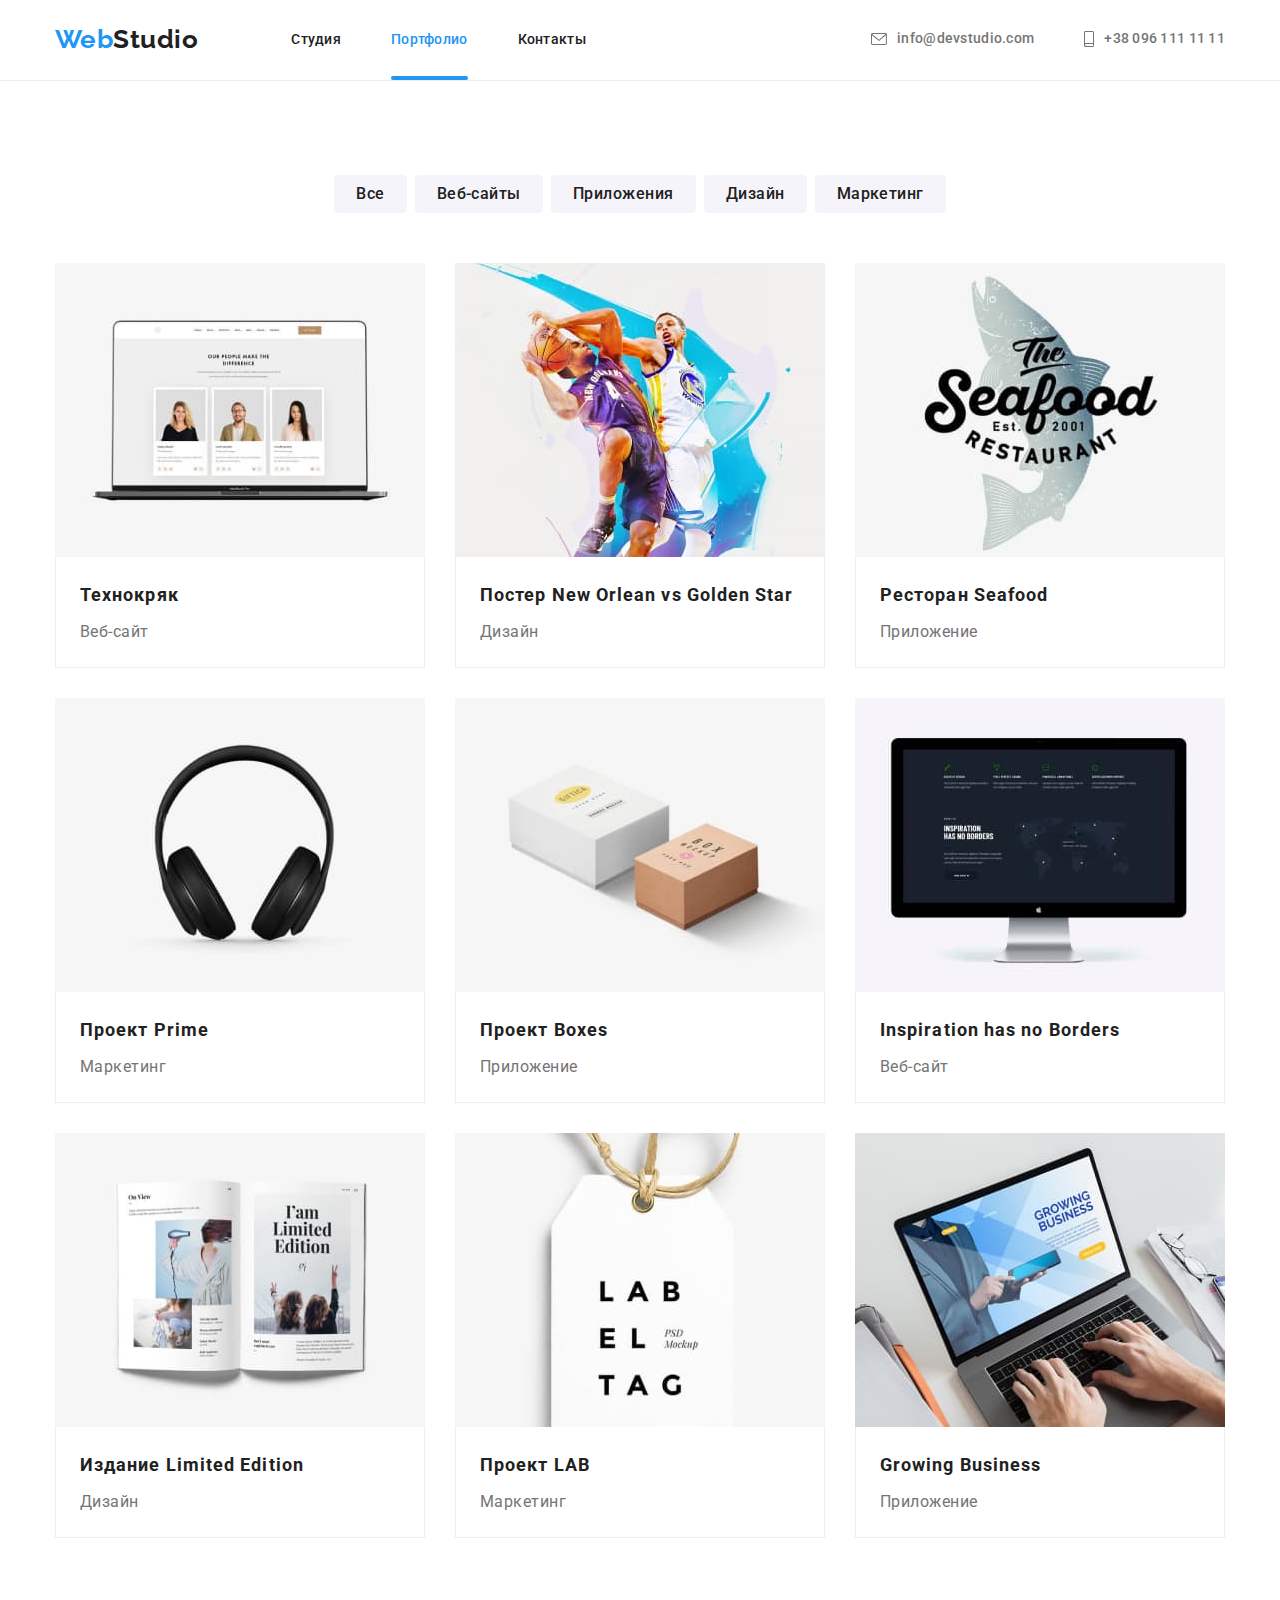
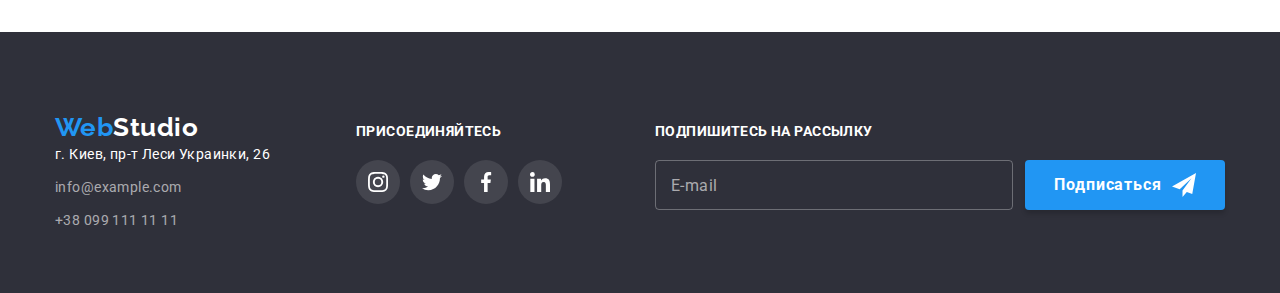
==== portfolio.html @ e4d3ea71 "hw-07 start" ====
<!DOCTYPE html>
<html lang="ru">

<head>
    <meta charset="UTF-8">
    <meta http-equiv="X-UA-Compatible" content="IE=edge">
    <meta name="viewport" content="width=device-width, initial-scale=1.0">
    <title>Web studio</title>
    <link rel="preconnect" href="https://fonts.googleapis.com">
    <link rel="preconnect" href="https://fonts.gstatic.com" crossorigin>
    <link href="https://fonts.googleapis.com/css2?family=Raleway:wght@700&family=Roboto:wght@400;500;700;900&display=swap"
        rel="stylesheet">
    <link rel="stylesheet" href="https://cdnjs.cloudflare.com/ajax/libs/modern-normalize/1.1.0/modern-normalize.min.css">
    <link rel="stylesheet" href="./css/styles.css" />
</head>

<body class="body">

    <!--Шапка сайта-->
    <header class="page-header">
        <div class="container">
            <nav class="main-nav">
                <a href="./index.html" class="header-logo">Web<span class="header-logo-span">Studio</span></a>
    
                <ul class="site-nav list">
                    <li class="item"><a href="./index.html" class="site-nav-link">Студия</a></li>
                    <li class="item"><a href="./portfolio.html" class="site-nav-link active">Портфолио</a></li>
                    <li class="item"><a href="./" class="site-nav-link">Контакты</a></li>
                </ul>
            </nav>
    
            <ul class="auth-nav list">
                <li class="item ">
                    <a href="mailto:info@devstudio.com" class="auth-nav-link">
                        <svg class="icon-envelope auth-nav-icon" width="16px" height="12px">
                            <use href="./images/icons.svg#icon-envelope"></use>
                        </svg>
                        info@devstudio.com</a>
                </li>
                <li class="item">
                    <a href="tel:+380961111111" class="auth-nav-link">
                        <svg class="icon-smartphone auth-nav-icon" width="10px" height="16px">
                            <use href="./images/icons.svg#icon-smartphone"></use>
                        </svg>
                        +38 096 111 11 11</a>
                </li>
            </ul>
        </div>
    </header>

    <!--Основной контент-->
    <main>

        <!-- Портфолио -->
        <section class="section">
            <h1 class="section-title-our-portfolio">Портфолио проектов</h1>
            <div class="container">
                <ul class="list filters-list">
                    <li class="item filters-item">
                        <button type="button" class="filter-button">Все</button>
                    </li>
                    <li class="item filters-item">
                        <button type="button" class="filter-button">Веб-сайты</button>
                    </li>
                    <li class="item filters-item">
                        <button type="button" class="filter-button">Приложения</button>
                    </li>
                    <li class="item filters-item">
                        <button type="button" class="filter-button">Дизайн</button>
                    </li>
                    <li class="item filters-item">
                        <button type="button" class="filter-button">Маркетинг</button>
                    </li>
                </ul>

                <ul class="list projects-list">
                    <li class="item projects-item">
                        <a href="" class="projects-link">
                            <div class="projects-img-wrapper">
                                <img src="./images/portfolio/technocrack.jpg" alt="Лаптоп с картинками людей" width="370" height="294">
                                <p class="projects-img-text">Ресурс предлагает комплексные предложения с разным уровнем функционала и сервисов. Все это позволит посетителю получить
                                исчерпывающие сведения о компании или частном лице.</p>
                            </div>
                        <div class="projects-card-wrapper">
                            <h2 class="title projects-title">Технокряк</h2>
                            <p class="text projects-text">Веб-сайт</p>
                        </div>
                        </a>
                    </li>
                    <li class="item projects-item">
                        <a href="" class="projects-link">
                            <div class="projects-img-wrapper">
                                <img src="./images/portfolio/neworleanvsgoldenstar.jpg" alt="Баскетболисты боряться за мячь" width="370"
                                    height="294">
                                <p class="projects-img-text">Ресурс предлагает комплексные предложения с разным уровнем функционала и сервисов. Все
                                    это позволит посетителю получить
                                    исчерпывающие сведения о компании или частном лице.</p>
                            </div>
                        <div class="projects-card-wrapper">
                            <h2 class="title projects-title">Постер <span lang="en">New Orlean vs Golden Star</span></h2>
                            <p class="text projects-text">Дизайн</p>
                        </div>
                        </a>
                    </li>
                    <li class="item projects-item">
                        <a href="" class="projects-link">
                            <div class="projects-img-wrapper">
                                <img src="./images/portfolio/seafood.jpg" alt="Название ресторана с рыбой на фоне" width="370" height="294">
                                <p class="projects-img-text">Ресурс предлагает комплексные предложения с разным уровнем функционала и сервисов. Все
                                    это позволит посетителю получить
                                    исчерпывающие сведения о компании или частном лице.</p>
                            </div>
                        <div class="projects-card-wrapper">
                            <h2 class="title projects-title">Ресторан <span lang="en">Seafood</span></h2>
                            <p class="text projects-text">Приложение</p>
                        </div>
                        </a>
                    </li>
                    <li class="item projects-item">
                        <a href="" class="projects-link">
                            <div class="projects-img-wrapper">
                                <img src="./images/portfolio/prime.jpg" alt="Наушники" width="370" height="294">
                                <p class="projects-img-text">Ресурс предлагает комплексные предложения с разным уровнем функционала и сервисов. Все
                                    это позволит посетителю получить
                                    исчерпывающие сведения о компании или частном лице.</p>
                            </div>
                        <div class="projects-card-wrapper">
                            <h2 class="title projects-title">Проект <span lang="en">Prime</span></h2>
                            <p class="text projects-text">Маркетинг</p>
                        </div>
                        </a>
                    </li>
                    <li class="item projects-item">
                        <a href="" class="projects-link">
                            <div class="projects-img-wrapper">
                                <img src="./images/portfolio/boxes.jpg" alt="Две небольшие коробки" width="370" height="294">
                                <p class="projects-img-text">Ресурс предлагает комплексные предложения с разным уровнем функционала и сервисов. Все
                                    это позволит посетителю получить
                                    исчерпывающие сведения о компании или частном лице.</p>
                            </div>
                        <div class="projects-card-wrapper">
                            <h2 class="title projects-title">Проект <span lang="en">Boxes</span></h2>
                            <p class="text projects-text">Приложение</p>
                        </div>
                        </a>
                    </li>
                    <li class="item projects-item">
                        <a href="" class="projects-link">
                            <div class="projects-img-wrapper">
                                <img src="./images/portfolio/hasnoborders.jpg" alt="Компьютер с картой мира" width="370" height="294">
                                <p class="projects-img-text">Ресурс предлагает комплексные предложения с разным уровнем функционала и сервисов. Все
                                    это позволит посетителю получить
                                    исчерпывающие сведения о компании или частном лице.</p>
                            </div>
                        <div class="projects-card-wrapper">
                            <h2 class="title projects-title"><span lang="en">Inspiration has no Borders</span></h2>
                            <p class="text projects-text">Веб-сайт</p>
                        </div>
                        </a>
                    </li>
                    <li class="item projects-item">
                        <a href="" class="projects-link">
                            <div class="projects-img-wrapper">
                                <img src="./images/portfolio/limitededition.jpg" alt="Книга с картинками" width="370" height="294">
                                <p class="projects-img-text">Ресурс предлагает комплексные предложения с разным уровнем функционала и сервисов. Все
                                    это позволит посетителю получить
                                    исчерпывающие сведения о компании или частном лице.</p>
                            </div>
                        <div class="projects-card-wrapper">
                            <h2 class="title projects-title">Издание <span lang="en">Limited Edition</span></h2>
                            <p class="text projects-text">Дизайн</p>
                        </div>
                        </a>
                    </li>
                    <li class="item projects-item">
                        <a href="" class="projects-link">
                            <div class="projects-img-wrapper">
                                <img src="./images/portfolio/lab.jpg" alt="бирка с надписью" width="370" height="294">
                                <p class="projects-img-text">Ресурс предлагает комплексные предложения с разным уровнем функционала и сервисов. Все
                                    это позволит посетителю получить
                                    исчерпывающие сведения о компании или частном лице.</p>
                            </div>
                        <div class="projects-card-wrapper">
                            <h2 class="title projects-title">Проект <span lang="en">LAB</span></h2>
                            <p class="text projects-text">Маркетинг</p>
                        </div>
                        </a>
                    </li>
                    <li class="item projects-item">
                        <a href="" class="projects-link">
                            <div class="projects-img-wrapper">
                                <img src="./images/portfolio/growingbusiness.jpg" alt="Лаптоп на экране человек с телефоном и надпись Growing business" width="370" height="294">
                                <p class="projects-img-text">Ресурс предлагает комплексные предложения с разным уровнем функционала и сервисов. Все
                                    это позволит посетителю получить
                                    исчерпывающие сведения о компании или частном лице.</p>
                                </div>
                        <div class="projects-card-wrapper">
                            <h2 class="title projects-title"><span lang="en">Growing Business</span></h2>
                            <p class="text projects-text">Приложение</p></div>
                        </a>
                    </li>
                </ul>
            </div>
        </section>

    </main>

    <!--Подвал-->
    <footer class="footer">
        <div class="container">
            <address class="footer-address">
                <a class="footer-logo" href="./index.html">Web<span class="footer-logo span">Studio</span></a>
                <ul class="address list">
                    <li class="item-address">
                        <a href="https://goo.gl/maps/AirsbdC57sYQPZAz8" target="_blank" rel="noopener noreferrer"
                            class="footer-link address">г. Киев, пр-т Леси Украинки, 26
                        </a>
                    </li>
                    <li class="item-address"><a href="mailto:info@dexample.com"
                            class="footer-link link">info@example.com</a></li>
                    <li class="item-address"><a href="tel:+380991111111" class="footer-link link">+38 099 111 11 11</a></li>
                </ul>
            </address>
    
            <div class="connect">
                <h2 class="connect-title title">присоединяйтесь</h2>
                <ul class="connect-links list">
                    <li class="links-item">
                        <a href="" class="connect-links_social-items">
                            <svg class="icon" width="20px" height="20px">
                                <use href="./images/icons.svg#icon-instagram"></use>
                            </svg>
                        </a>
                    </li>
                    <li class="links-item">
                        <a href="" class="connect-links_social-items">
                            <svg class="icon" width="20px" height="20px">
                                <use href="./images/icons.svg#icon-twitter"></use>
                            </svg>
                        </a>
                    </li>
                    <li class="links-item">
                        <a href="" class="connect-links_social-items">
                            <svg class="icon" width="20px" height="20px">
                                <use href="./images/icons.svg#icon-facebook"></use>
                            </svg>
                        </a>
                    </li>
                    <li class="links-item">
                        <a href="" class="connect-links_social-items">
                            <svg class="icon" width="20px" height="20px">
                                <use href="./images/icons.svg#icon-linkedin"></use>
                            </svg>
                        </a>
                    </li>
                </ul>
            </div>
    
            <div class="footer-email-form-container">
                <p class="footer-email-input-title">Подпишитесь на рассылку</p>
                <form class="footer-email-form">
                    <label for="footer-e-mail" class="footer-email-field"></label>
                    <input type="email" class="footer-email-input" name="e-mail" id="footer-e-mail" placeholder="E-mail"
                        pattern="[a-z0-9._%+-]+@[a-z0-9.-]+\.[a-z]{2,}$">
                    <button type="submit" class="footer-email-submit-button">Подписаться
                        <svg class="icon icon-send" width="24px" height="24px">
                            <use href="./images/icons.svg#icon-send"></use>
                        </svg>
                    </button>
                </form>
            </div>
        </div>
    </footer>
</body>



</html>
---- css/styles.css ----
:root {
  --main-color: #757575;
  --secondary-color: #212121;
  --extra-color: #f5f4fa;

  --accent-color: #2196f3;
  --white-color: #ffffff;
  --grey-color: #2f303a;

  --icons-color: #afb1b8;

  --transition-cubic: 250ms cubic-bezier(0.4, 0, 0.2, 1);
}

.body {
  background-color: var(--white-color);
  color: var(--main-color);

  font-family: Roboto, sans-serif;
  letter-spacing: 0.03em;
}

.list {
  list-style: none;
}

h1,
h2,
h3,
h4,
h5,
h6,
p {
  margin: 0;
}

ul,
li {
  padding: 0;
  margin: 0;
}

img {
  display: block;
}

.container {
  width: 1200px;
  margin-left: auto;
  margin-right: auto;
  padding-left: 15px;
  padding-right: 15px;
}

/* PAGE-HEADER */

.page-header {
  border-bottom: 1px solid #ececec;
  padding-top: 24px;
  padding-bottom: 25px;
}

.page-header .container {
  display: flex;
}

/* NAV */

.main-nav,
.auth-nav,
.site-nav {
  display: flex;
  align-items: center;
}

.header-logo {
  margin-right: 93px;
}

.header-logo,
.footer-logo {
  color: var(--accent-color);

  font-family: Raleway, sans-serif;
  font-weight: 700;
  font-size: 26px;
  line-height: 1.19;
  text-decoration: none;
}

.header-logo-span {
  color: var(--secondary-color);
}

.site-nav .item + .item {
  margin-left: 50px;
}

.site-nav-link {
  position: relative;

  color: var(--secondary-color);

  font-weight: 500;
  font-size: 14px;
  line-height: 1.14;
  letter-spacing: 0.02em;
  text-decoration: none;

  transition: color 250ms cubic-bezier(0.4, 0, 0.2, 1);
}

.site-nav-link.active {
  color: var(--accent-color);
}

.site-nav-link.active::after {
  content: '';
  display: inline-block;
  width: 100%;
  height: 4px;

  position: absolute;
  bottom: 0;
  left: 0;
  transform: translatey(33px);

  background-color: var(--accent-color);
  border-radius: 2px;
}

.site-nav-link:hover,
.site-nav-link:focus {
  color: var(--accent-color);
}

.auth-nav .item:last-child {
  margin-left: 50px;
}

.auth-nav {
  margin-left: auto;
}

.auth-nav .item {
  fill: var(--main-color);
}

.auth-nav-link {
  display: flex;
  align-items: center;
  color: inherit;

  font-weight: 500;
  font-size: 14px;
  line-height: 1.14;
  letter-spacing: 0.02em;
  list-style: none;
  text-decoration: none;

  transition: color 250ms cubic-bezier(0.4, 0, 0.2, 1), fill 250ms cubic-bezier(0.4, 0, 0.2, 1);
}

.auth-nav-icon {
  margin-right: 10px;
}

.auth-nav-link:hover,
.auth-nav-link:focus {
  color: var(--accent-color);
  fill: var(--accent-color);
}

/* HERO */

.hero {
  padding-top: 200px;
  padding-bottom: 200px;
  margin-left: auto;
  margin-right: auto;
  max-width: 1600px;
  height: 600px;

  background-color: var(--grey-color);
  background-position: center;
  background-repeat: no-repeat;
  background-size: cover;
  background-image: linear-gradient(rgba(47, 48, 58, 0.4), rgba(47, 48, 58, 0.4)),
    url('../images/banner-img.jpg');
}
.hero-title {
  margin-bottom: 30px;

  color: var(--white-color);
  font-weight: 900;
  font-size: 44px;
  line-height: 1.36;
  text-align: center;
  letter-spacing: 0.06em;
  text-transform: uppercase;
}

/* BUTTONS */
.hero-button {
  min-width: 200px;
  display: block;
  padding: 10px 22px 10px 22px;
  margin-left: auto;
  margin-right: auto;

  color: var(--white-color);
  background-color: var(--accent-color);

  font-family: roboto, sans-serif;
  font-weight: 700;
  font-size: 16px;
  line-height: 1.88;
  border-radius: 4px;

  border-style: hidden;
  letter-spacing: 0.06em;

  cursor: pointer;

  transition: background-color 250ms cubic-bezier(0.4, 0, 0.2, 1);
}

.hero-button:hover,
.hero-button:focus {
  background-color: #188ce8;
}

.filter-button {
  padding: 6px 22px 6px 22px;

  color: var(--secondary-color);
  background-color: var(--extra-color);

  font-family: roboto, sans-serif;
  font-weight: 500;
  font-size: 16px;
  line-height: 1.62;
  letter-spacing: 0.03em;
  border-radius: 4px;
  border: none;
  cursor: pointer;

  transition: color 250ms cubic-bezier(0.4, 0, 0.2, 1),
    background-color 250ms cubic-bezier(0.4, 0, 0.2, 1),
    box-shadow 250ms cubic-bezier(0.4, 0, 0.2, 1);
}

.filter-button:hover,
.filter-button:focus {
  color: var(--white-color);
  background-color: var(--accent-color);
  box-shadow: 0px 3px 1px rgba(0, 0, 0, 0.1), 0px 1px 2px rgba(0, 0, 0, 0.08),
    0px 2px 2px rgba(0, 0, 0, 0.12);
}

.filter-button.active {
  box-shadow: 0px 3px 1px rgba(0, 0, 0, 0.1), 0px 1px 2px rgba(0, 0, 0, 0.08),
    0px 2px 2px rgba(0, 0, 0, 0.12);
  border-radius: 4px;

  color: var(--white-color);
  background-color: var(--accent-color);
}

.modal-close-button {
  display: flex;
  justify-content: center;
  align-items: center;

  position: absolute;
  top: 8px;
  right: 8px;

  width: 30px;
  height: 30px;
  border: 1px solid rgba(0, 0, 0, 0.1);
  border-radius: 50%;

  padding: 0px;

  cursor: pointer;

  background-color: var(--white-color);
}

.close-icon {
  fill: #000000;
  transition: fill var(--transition-cubic);
}

.close-icon:hover,
.modal-close-button:focus {
  fill: var(--accent-color);
}

/* SECTION  */

.section .main-titel {
  color: var(--secondary-color);

  font-weight: 700;
  font-size: 36px;
  line-height: 1.17;
  text-align: center;
}

.section {
  padding-top: 94px;
  padding-bottom: 94px;
}

/* VISUALI HIDDEN */

.visuali-hidden {
  position: absolute;
  width: 1px;
  height: 1px;
  margin: -1px;
  border: 0;
  padding: 0;
  white-space: nowrap;
  clip-path: inset(100%);
  clip: rect(0 0 0 0);
  overflow: hidden;
}

/* ADVANTAGES */
.advantages-list {
  display: flex;
}

.advantages-item {
  margin-right: 30px;
  width: calc((100% - 90px) / 4);
}

.advantages-item:nth-child(4n) {
  margin-right: 0;
}

.advantages-title {
  color: var(--secondary-color);

  margin-top: 30px;
  font-weight: 700;
  font-size: 14px;
  line-height: 1.14;
  text-transform: uppercase;
}

.advantages-text {
  margin-top: 10px;
  font-size: 14px;
  line-height: 1.71;
}

.advantages-box {
  display: flex;
  justify-content: center;
  align-items: center;
  height: 120px;

  border-radius: 4px;
  background-color: var(--extra-color);
}

/* OUR-WORK */

.our-work {
  padding-top: 0px;
}

.work-list {
  margin-top: 50px;
  display: flex;
}

.work-item:not(:last-child) {
  margin-right: 30px;
}

.work-item-wrapper {
  position: relative;
}

.work-text {
  position: absolute;
  left: 0px;
  bottom: 0px;

  display: flex;
  justify-content: center;
  align-items: center;

  width: 100%;
  height: 70px;

  font-weight: 700;
  font-size: 14px;
  line-height: 1.14;
  text-align: center;
  letter-spacing: 0.03em;
  text-transform: uppercase;

  background-color: rgba(47, 48, 58, 0.8);
  color: var(--white-color);
}

/* TEAM */

.ourteam-section {
  background-color: var(--extra-color);
}

.team-list,
.social-links {
  display: flex;
}

.team-item {
  width: calc((100% -90px) / 4);
  margin-right: 30px;

  box-shadow: 0px 1px 3px rgba(0, 0, 0, 0.12), 0px 1px 1px rgba(0, 0, 0, 0.14),
    0px 2px 1px rgba(0, 0, 0, 0.2);
  border-radius: 0px 0px 4px 4px;

  background-color: var(--white-color);
  text-align: center;
}

.team-item:nth-child(4n) {
  margin-right: 0px;
}

.team-list {
  margin-top: 50px;
}

.team-name-wrapper {
  padding-top: 30px;
  padding-bottom: 30px;
}

.team-text {
  font-size: 16px;
  line-height: 1.19;
}

.team-title {
  margin-bottom: 10px;

  color: var(--secondary-color);

  font-weight: 500;
  font-size: 16px;
  line-height: 1.19;
  letter-spacing: 0.03em;
}

.social-links {
  display: flex;
  justify-content: center;
}

.social-links_social-items {
  display: flex;
  justify-content: center;
  align-items: center;

  width: 44px;
  height: 44px;
  border-radius: 50%;
  background-color: var(--white-color);

  fill: var(--icons-color);

  transition: background-color 250ms cubic-bezier(0.4, 0, 0.2, 1);
}

.social-links {
  margin-top: 16px;
}

.social-links .links-item:not(:last-child) {
  margin-right: 10px;
}

.social-links_social-items:hover,
.social-links_social-items:focus {
  background-color: var(--accent-color);
}

.social-links_social-items .icon {
  transition: fill 250ms cubic-bezier(0.4, 0, 0.2, 1);
}

.social-links_social-items:hover .icon,
.social-links_social-items:focus .icon {
  fill: var(--white-color);
}
/* CLIENTS */

.clients-list {
  display: flex;
  margin-top: 50px;
}

.clients-item:not(:last-child) {
  margin-right: 30px;
}
.clients-link {
  display: flex;
  justify-content: center;
  align-items: center;
  width: 170px;
  height: 92px;

  border: 1px solid var(--icons-color);
  border-radius: 4px;

  fill: var(--icons-color);

  transition: border 250ms cubic-bezier(0.4, 0, 0.2, 1);
}

.clients-link:hover,
.clients-link:focus {
  border: 1px solid var(--accent-color);
}

.clients-link .icon {
  transition: fill 250ms cubic-bezier(0.4, 0, 0.2, 1);
}

.clients-link:hover .icon,
.clients-link:focus .icon {
  fill: var(--accent-color);
}

/* PROJECTS PORTFOLIO */

.section-title-our-portfolio {
  position: absolute;
  width: 1px;
  height: 1px;
  margin: -1px;
  border: 0;
  padding: 0;
  white-space: nowrap;
  clip-path: inset(100%);
  clip: rect(0 0 0 0);
  overflow: hidden;
}

.filters-list {
  display: flex;
  justify-content: center;
}

.filters-item:not(:last-child) {
  margin-right: 8px;
}

.projects-list {
  display: flex;
  flex-wrap: wrap;

  margin-top: 50px;
}

.projects-item {
  margin-right: 30px;
  margin-bottom: 30px;
}

.projects-item:nth-child(3n) {
  margin-right: 0px;
}

.projects-item:nth-last-child(-n + 3) {
  margin-bottom: 0px;
}

.projects-link {
  display: block;
  color: var(--main-color);

  font-size: 16px;
  line-height: 1.88;
  text-decoration: none;

  transition: box-shadow 250ms cubic-bezier(0.4, 0, 0.2, 1);
}

.projects-link:hover,
.projects-link:focus {
  box-shadow: 0px 1px 1px rgba(0, 0, 0, 0.12), 0px 4px 4px rgba(0, 0, 0, 0.06),
    1px 4px 6px rgba(0, 0, 0, 0.16);
}

.projects-card-wrapper {
  padding: 20px 24px 20px 24px;

  border: 1px solid #eeeeee;
  border-top: none;
}

.projects-title {
  color: var(--secondary-color);

  font-weight: 700;
  font-size: 18px;
  line-height: 2;
  letter-spacing: 0.06em;
  text-align: left;
}

.projects-text {
  margin-top: 4px;
}

.projects-img-wrapper {
  display: block;
  width: 100%;
  height: 100%;

  position: relative;

  overflow-y: hidden;
}

.projects-img-text {
  position: absolute;

  padding: 63px 24px;

  font-weight: 400;
  font-size: 18px;
  line-height: 1.6;
  /* or 156% */

  letter-spacing: 0.03em;
  color: var(--white-color);
  background-color: rgba(33, 150, 243, 0.9);

  transition: transform 250ms cubic-bezier(0.4, 0, 0.2, 1);
}

.projects-link:hover .projects-img-text,
.projects-link:focus .projects-img-text {
  transform: translatey(-100%);
}

/* CONNECT */

.connect {
  margin-left: 70px;
}

.connect-title {
  font-weight: 700;
  font-size: 14px;
  line-height: 1.14;
  letter-spacing: 0.03em;
  text-transform: uppercase;

  color: #ffffff;
}

.connect-links {
  display: flex;
  margin-top: 20px;
}

.connect-links_social-items {
  display: flex;
  justify-content: center;
  align-items: center;

  width: 44px;
  height: 44px;
  border-radius: 50%;
  background-color: rgba(255, 255, 255, 0.1);

  fill: var(--white-color);

  transition: background-color 250ms cubic-bezier(0.4, 0, 0.2, 1);
}

.connect-links .links-item:not(:last-child) {
  margin-right: 10px;
}

.connect-links_social-items:hover,
.connect-links_social-items:focus {
  background-color: var(--accent-color);
}

/* email-input */

.footer-email-form-container {
  margin-left: 93px;
}

.footer-email-input-title {
  font-weight: 700;
  font-size: 14px;
  line-height: 1.14;
  letter-spacing: 0.03em;
  text-transform: uppercase;

  color: #ffffff;
}

.footer-email-form {
  display: flex;
  align-items: center;
  margin-top: 20px;
}

.footer-email-input {
  width: 358px;
  height: 50px;

  font-style: normal;
  font-weight: 400;
  font-size: 16px;
  line-height: 1.25;
  letter-spacing: 0.03em;

  display: flex;
  align-items: center;

  color: var(--white-color);

  padding: 16px 15px;
  border: 1px solid rgba(255, 255, 255, 0.3);
  border-radius: 4px;
  background-color: transparent;
}

.footer-email-input::placeholder {
  color: rgba(255, 255, 255, 0.6);
}

.footer-email-submit-button {
  display: flex;
  justify-content: center;
  align-items: center;
  width: 200px;
  height: 50px;
  margin-left: 12px;
  padding: 0px;

  font-weight: 700;
  font-size: 16px;
  line-height: 1.88;
  letter-spacing: 0.06em;
  color: var(--white-color);

  background-color: #2196f3;
  border: none;
  box-shadow: 0px 4px 4px rgba(0, 0, 0, 0.15);
  border-radius: 4px;

  cursor: pointer;

  transition: background-color 250ms cubic-bezier(0.4, 0, 0.2, 1);
}

.footer-email-submit-button:hover,
.footer-email-submit-button:focus {
  background-color: #188ce8;
}

.icon-send {
  margin-left: 10px;
  fill: #ffffff;
}

/* BACKDROP */

.backdrop {
  position: fixed;
  width: 100%;
  height: 100%;
  top: 0;
  left: 0;

  background-color: rgba(0, 0, 0, 0.2);

  transition: opacity 1000ms cubic-bezier(0.4, 0, 0.2, 1),
    visibility 1000ms cubic-bezier(0.4, 0, 0.2, 1);
}

.backdrop.is-hidden {
  opacity: 0;
  visibility: hidden;
  pointer-events: none;
}

/* MODAL */

.modal {
  position: absolute;
  width: 528px;
  height: 581px;
  top: 50%;
  left: 50%;
  transform: translate(-50%, -50%);

  background-color: var(--white-color);
  box-shadow: 0px 1px 3px rgba(0, 0, 0, 0.12), 0px 1px 1px rgba(0, 0, 0, 0.14),
    0px 2px 1px rgba(0, 0, 0, 0.2);
  border-radius: 4px;
}

.modal-contact-form {
  display: flex;
  flex-direction: column;
  padding: 40px;
}

.modal-contact-form-list {
  list-style: none;
}

.modal-contact-form-list-item {
  margin-bottom: 10px;
}

.modal-contact-form-list-item:last-child {
  margin-bottom: 20px;
}

.modal-contact-form-title {
  margin-bottom: 14px;

  font-weight: 700;
  font-size: 20px;
  line-height: 1.15;
  text-align: center;
  letter-spacing: 0.03em;

  color: var(--secondary-color);
}

.modal-contact-field-type {
  display: block;
  margin-bottom: 4px;

  font-weight: 400;
  font-size: 12px;
  line-height: 1.17;
  letter-spacing: 0.01em;

  color: var(--main-color);
}

.modal-contact-field-wrapper {
  position: relative;
  display: flex;
}

.modal-contact-input {
  width: 100%;
  height: 40px;
  padding-left: 42px;

  border: 1px solid rgba(33, 33, 33, 0.2);
  border-radius: 4px;

  transition: border-color var(--transition-cubic);
}

.modal-contact-input-icon {
  top: 50%;
  left: 12px;
  transform: translateY(-50%);

  position: absolute;

  transition: fill var(--transition-cubic);
}

.modal-contact-input:focus {
  outline: none;
  border-color: var(--accent-color);
}

.modal-contact-input:focus + .modal-contact-input-icon {
  fill: var(--accent-color);
}

.modal-contact-message {
  display: block;
  width: 100%;
  height: 120px;

  padding: 12px 16px;

  font-weight: 400;
  font-size: 14px;
  line-height: 1.14;
  letter-spacing: 0.01em;

  border: 1px solid rgba(33, 33, 33, 0.2);
  border-radius: 4px;

  resize: none;

  transition: border-color var(--transition-cubic);
}

.modal-contact-form-button {
  display: flex;
  justify-content: center;
  align-items: center;
  width: 200px;
  height: 50px;
  margin-left: auto;
  margin-right: auto;
  padding: 0px;

  font-weight: 700;
  font-size: 16px;
  line-height: 1.88;
  letter-spacing: 0.06em;
  color: var(--white-color);

  background-color: #2196f3;
  border: none;
  box-shadow: 0px 4px 4px rgba(0, 0, 0, 0.15);
  border-radius: 4px;

  cursor: pointer;

  transition: background-color 250ms cubic-bezier(0.4, 0, 0.2, 1);
}
.modal-contact-form-button:hover,
.modal-contact-form-button:focus {
  background-color: #188ce8;
}

.modal-contact-message::placeholder {
  color: rgba(117, 117, 117, 0.5);
}

.modal-contact-message:focus {
  outline: none;
  border-color: var(--accent-color);
}

.modal-contact-field-policy {
  display: flex;
  align-items: center;
  align-self: center;

  margin-bottom: 30px;

  font-weight: 400;
  font-size: 14px;
  line-height: 1.71;
  letter-spacing: 0.03em;

  color: var(--main-color);
}

.modal-contact-field-policy:before {
  content: '';
  display: inline-block;

  margin-right: 9px;

  width: 16px;
  height: 15px;

  border: 2px solid var(--secondary-color);
  border-radius: 2px;

  transition: border-color var(--transition-cubic), background-color var(--transition-cubic);

  cursor: pointer;
}

.modal-contact-field-policy-checkbox:focus + .modal-contact-field-policy:before {
  border-color: var(--accent-color);
}

.modal-contact-field-policy-checkbox:checked + .modal-contact-field-policy:before {
  background-size: contain;
  background-position: center;
  background-image: url(../images/icon-check.svg);
  background-color: var(--accent-color);
  border-color: var(--accent-color);
}

.terms-of-an-agreement {
  text-decoration: underline;
  color: var(--accent-color);
}

/* FOOTER */

.footer {
  padding-top: 60px;
  padding-bottom: 60px;

  background-color: var(--grey-color);
  margin-right: auto;
  margin-left: auto;
}

.footer .container {
  display: flex;
  align-items: baseline;
}

.footer-address {
  width: 231px;
  margin-top: 20px;
}

.footer-logo {
  display: inline-block;
  font-family: raleway, sans-serif;
  font-weight: 700;
  font-size: 26px;
  line-height: 1.19;
  font-style: normal;
  text-decoration: none;
}

.footer-logo.span {
  color: var(--white-color);
}

.footer-link.address {
  display: flex;
}

.item-address .footer-link {
  color: rgba(255, 255, 255, 0.6);

  font-weight: 400;
  font-style: normal;
  font-size: 14px;
  line-height: 1.71;
  letter-spacing: 0.03em;
  text-decoration: none;

  transition: color 250ms cubic-bezier(0.4, 0, 0.2, 1);
}

.item-address .footer-link:hover,
.item-address .footer-link:focus {
  color: var(--accent-color);
}

.item-address .footer-link.address {
  color: var(--white-color);

  transition: color 250ms cubic-bezier(0.4, 0, 0.2, 1);
}

.item-address .footer-link.address:hover,
.item-address .footer-link.address:focus {
  color: var(--accent-color);
}

.address .item-address:not(:last-child) {
  margin-bottom: 9px;
}
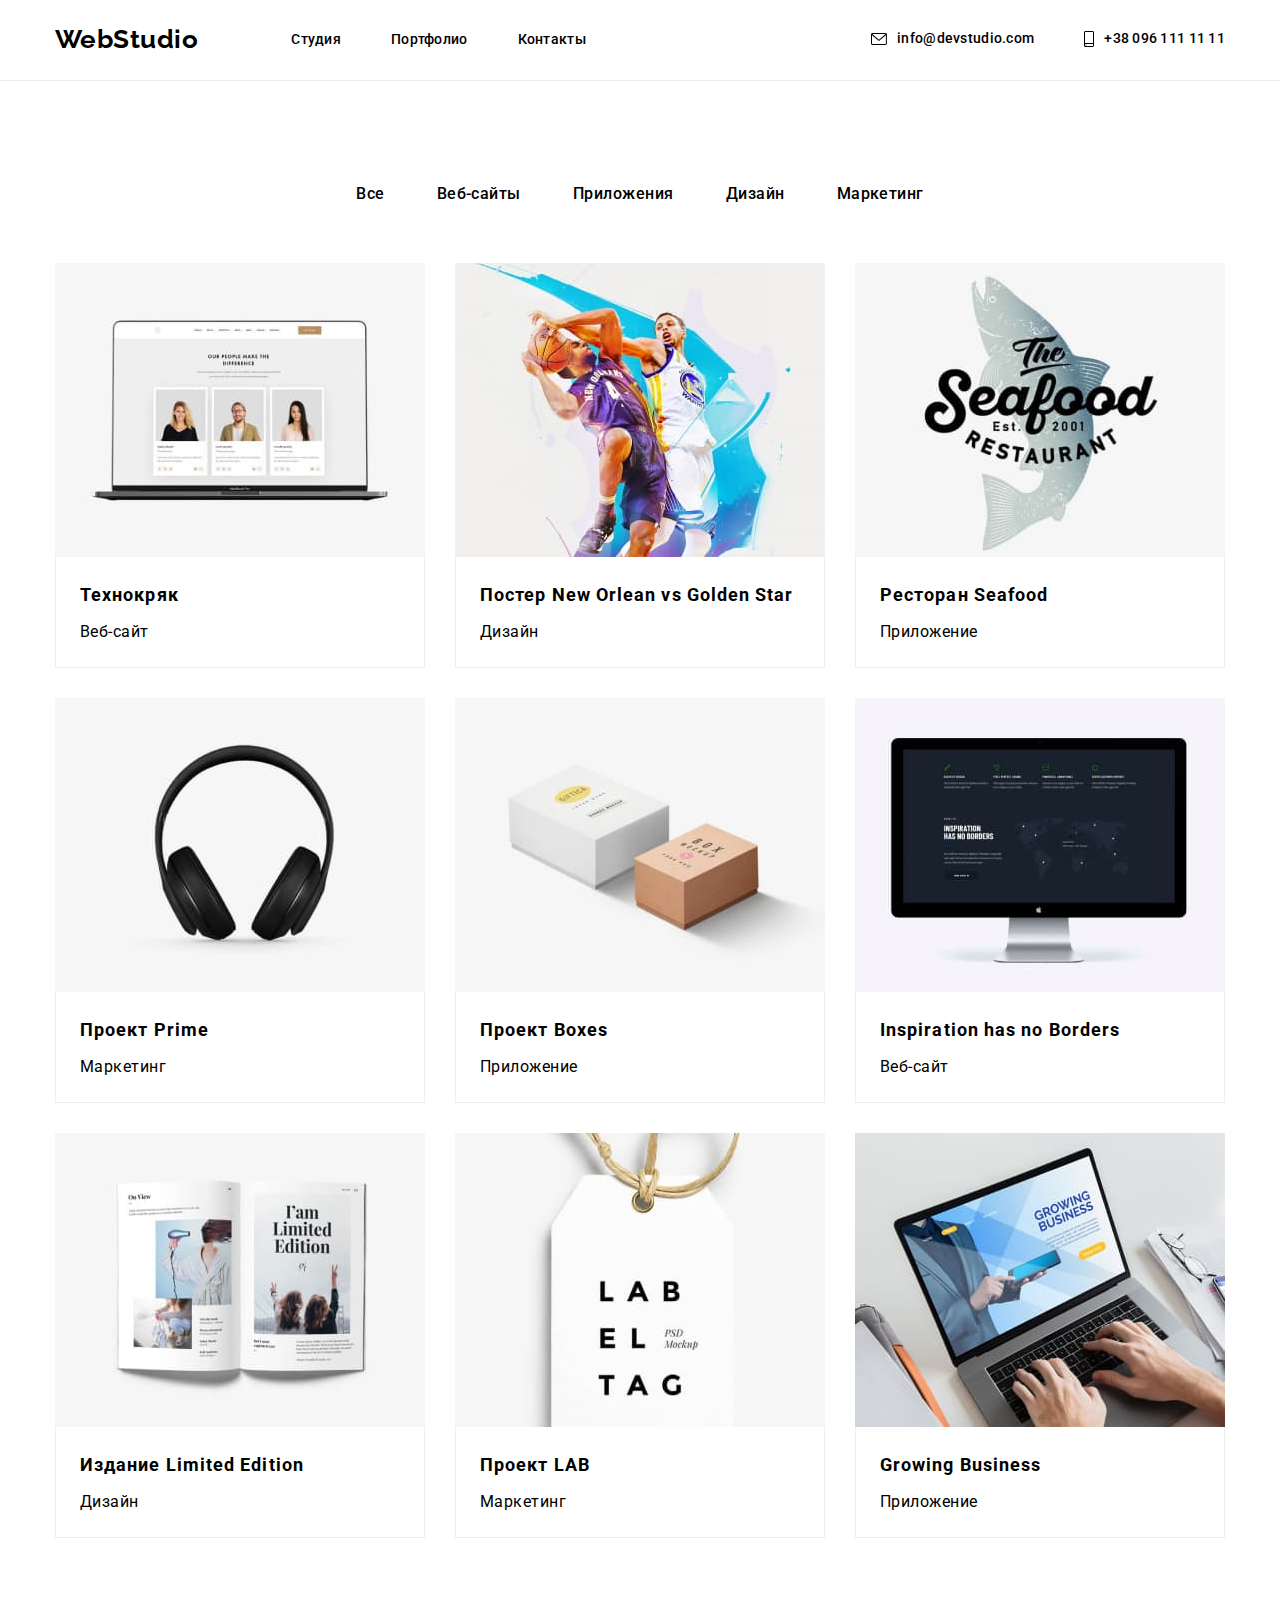
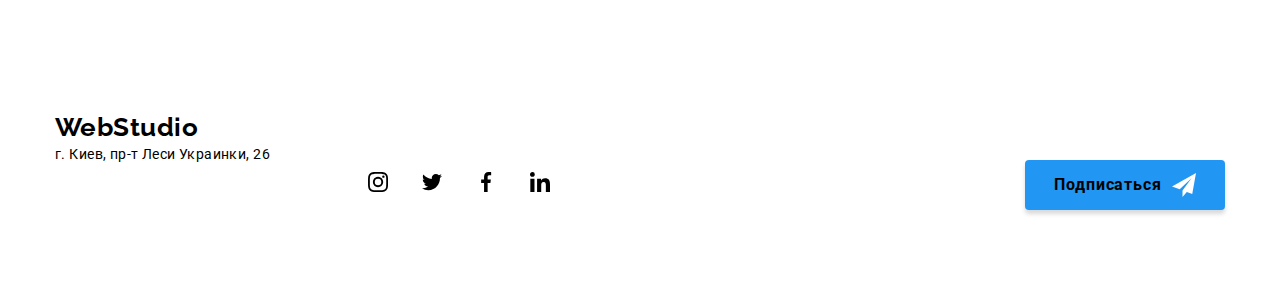
==== commit f7109c01: "saas directory" ====
--- a/portfolio.html
+++ b/portfolio.html
@@ -12,6 +12,7 @@
         rel="stylesheet">
     <link rel="stylesheet" href="https://cdnjs.cloudflare.com/ajax/libs/modern-normalize/1.1.0/modern-normalize.min.css">
     <link rel="stylesheet" href="./css/styles.css" />
+    <link rel="stylesheet" href="./dist/css/main.min.css">
 </head>
 
 <body class="body">
--- a/css/styles.css
+++ b/css/styles.css
@@ -1,17 +1,3 @@
-:root {
-  --main-color: #757575;
-  --secondary-color: #212121;
-  --extra-color: #f5f4fa;
-
-  --accent-color: #2196f3;
-  --white-color: #ffffff;
-  --grey-color: #2f303a;
-
-  --icons-color: #afb1b8;
-
-  --transition-cubic: 250ms cubic-bezier(0.4, 0, 0.2, 1);
-}
-
 .body {
   background-color: var(--white-color);
   color: var(--main-color);
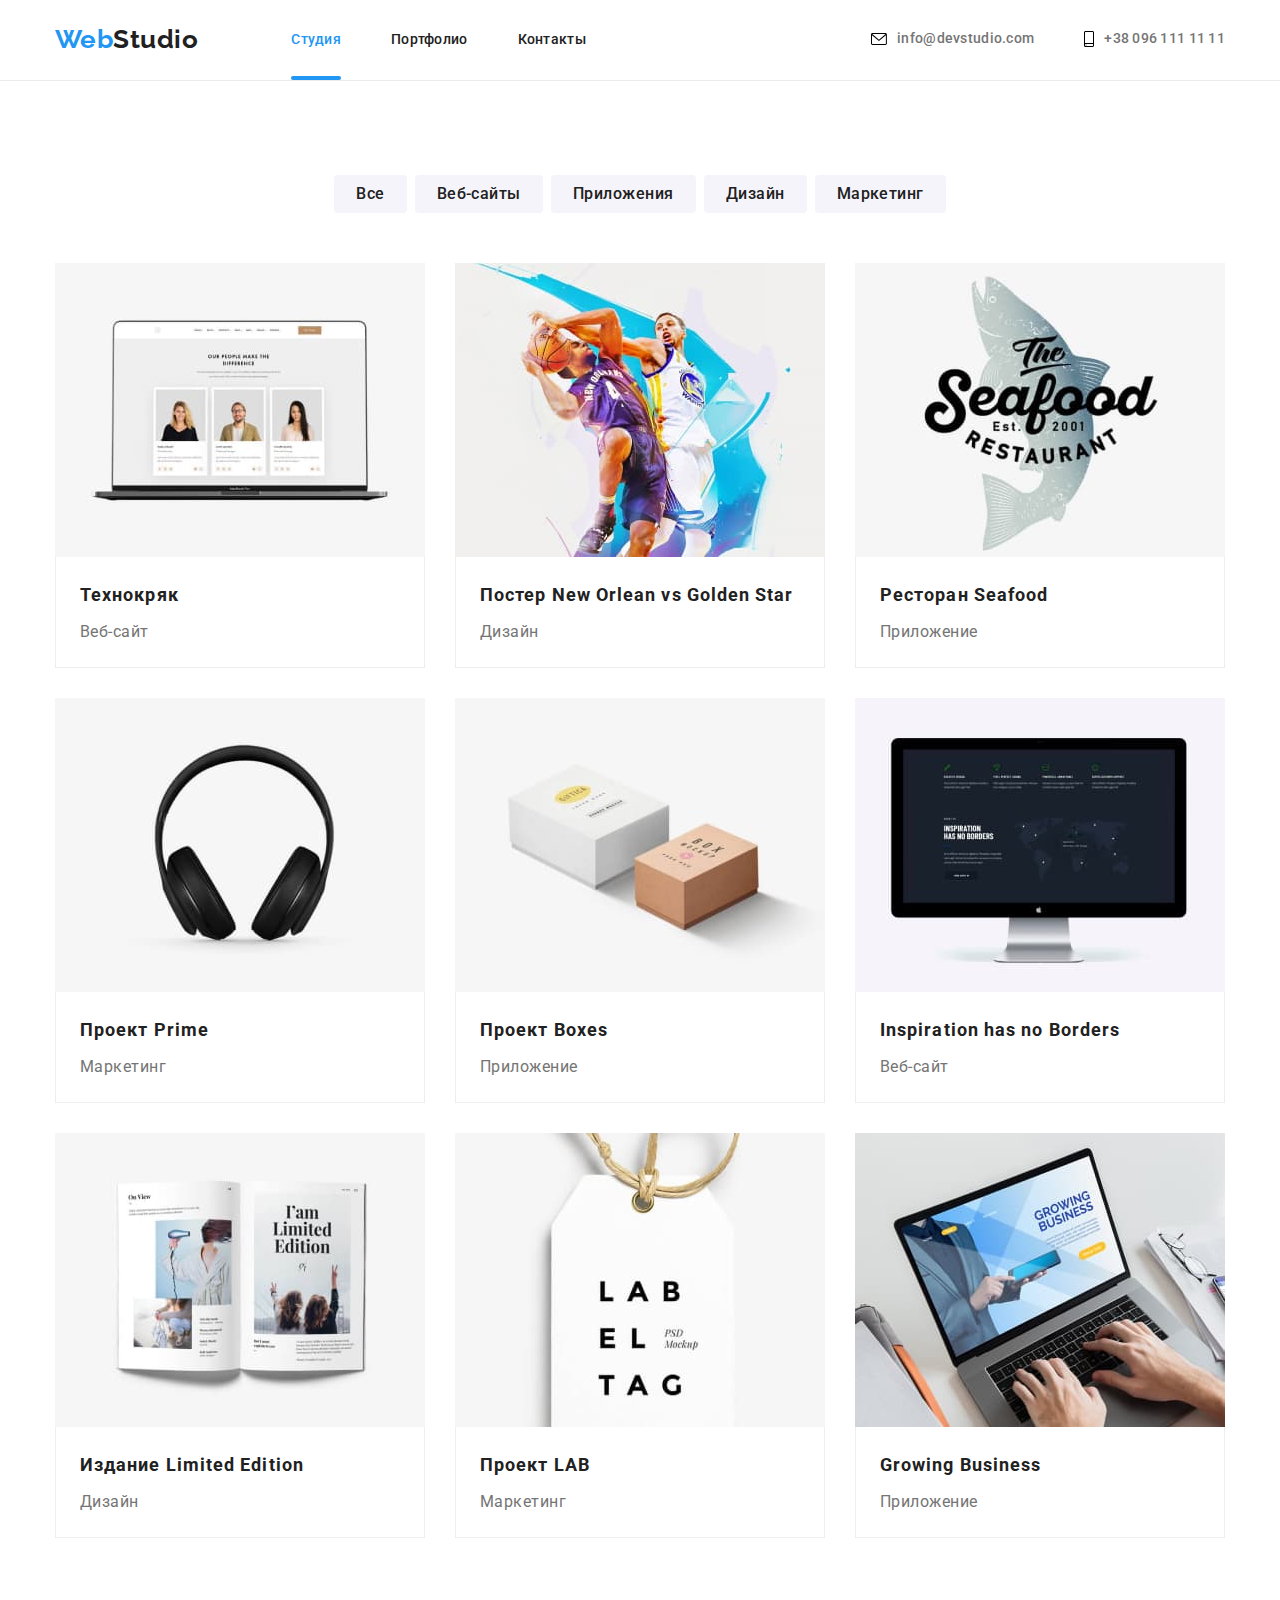
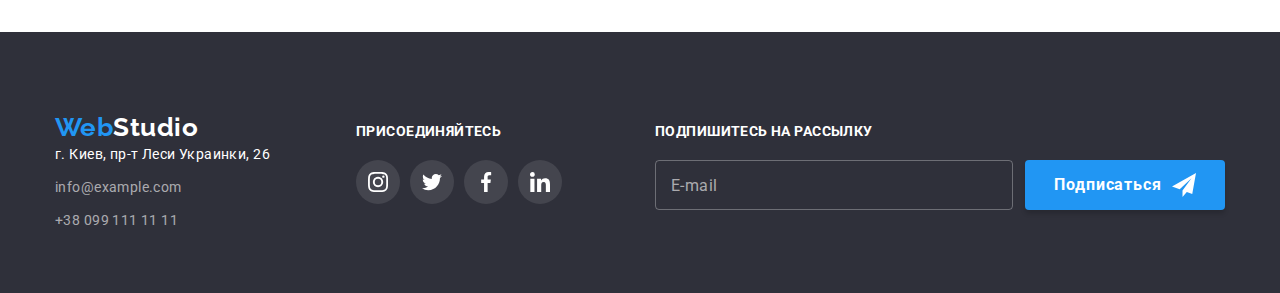
==== commit 08a9add9: "saas directory + BEM clases" ====
--- a/portfolio.html
+++ b/portfolio.html
@@ -11,8 +11,8 @@
     <link href="https://fonts.googleapis.com/css2?family=Raleway:wght@700&family=Roboto:wght@400;500;700;900&display=swap"
         rel="stylesheet">
     <link rel="stylesheet" href="https://cdnjs.cloudflare.com/ajax/libs/modern-normalize/1.1.0/modern-normalize.min.css">
+    <link rel="stylesheet" href="./css/main.min.css">
     <link rel="stylesheet" href="./css/styles.css" />
-    <link rel="stylesheet" href="./dist/css/main.min.css">
 </head>
 
 <body class="body">
@@ -20,27 +20,29 @@
     <!--Шапка сайта-->
     <header class="page-header">
         <div class="container">
-            <nav class="main-nav">
-                <a href="./index.html" class="header-logo">Web<span class="header-logo-span">Studio</span></a>
-    
-                <ul class="site-nav list">
-                    <li class="item"><a href="./index.html" class="site-nav-link">Студия</a></li>
-                    <li class="item"><a href="./portfolio.html" class="site-nav-link active">Портфолио</a></li>
-                    <li class="item"><a href="./" class="site-nav-link">Контакты</a></li>
+            <nav class="nav main-nav">
+                <a href="./index.html" class="logo header-logo">Web<span class="header-logo-span">Studio</span></a>
+    
+                <ul class="list nav site-nav">
+                    <li class="item site-nav__item"><a href="./index.html" class="link site-nav__link active">Студия</a>
+                    </li>
+                    <li class="item site-nav__item"><a href="./portfolio.html" class="link site-nav__link">Портфолио</a>
+                    </li>
+                    <li class="item site-nav__item"><a href="./" class="link site-nav__link">Контакты</a></li>
                 </ul>
             </nav>
     
-            <ul class="auth-nav list">
-                <li class="item ">
-                    <a href="mailto:info@devstudio.com" class="auth-nav-link">
-                        <svg class="icon-envelope auth-nav-icon" width="16px" height="12px">
+            <ul class="list nav contacts-nav">
+                <li class="item contacts-nav__item">
+                    <a href="mailto:info@devstudio.com" class="link contacts-nav__link">
+                        <svg class="icon-envelope contacts-nav__icon" width="16px" height="12px">
                             <use href="./images/icons.svg#icon-envelope"></use>
                         </svg>
                         info@devstudio.com</a>
                 </li>
-                <li class="item">
-                    <a href="tel:+380961111111" class="auth-nav-link">
-                        <svg class="icon-smartphone auth-nav-icon" width="10px" height="16px">
+                <li class="item contacts-nav__item">
+                    <a href="tel:+380961111111" class="link contacts-nav__link">
+                        <svg class="icon-smartphone contacts-nav__icon" width="10px" height="16px">
                             <use href="./images/icons.svg#icon-smartphone"></use>
                         </svg>
                         +38 096 111 11 11</a>
@@ -54,7 +56,7 @@
 
         <!-- Портфолио -->
         <section class="section">
-            <h1 class="section-title-our-portfolio">Портфолио проектов</h1>
+            <h1 class="section-title-our-portfolio visually-hidden">Портфолио проектов</h1>
             <div class="container">
                 <ul class="list filters-list">
                     <li class="item filters-item">
@@ -210,7 +212,7 @@
     <footer class="footer">
         <div class="container">
             <address class="footer-address">
-                <a class="footer-logo" href="./index.html">Web<span class="footer-logo span">Studio</span></a>
+                <a class="logo footer-logo" href="./index.html">Web<span class="footer-logo span">Studio</span></a>
                 <ul class="address list">
                     <li class="item-address">
                         <a href="https://goo.gl/maps/AirsbdC57sYQPZAz8" target="_blank" rel="noopener noreferrer"
--- a/css/main.min.css
+++ b/css/main.min.css
@@ -0,0 +1 @@
+:root{--main-color: #757575;--secondary-color: #212121;--extra-color: #f5f4fa;--accent-color: #2196f3;--white-color: #ffffff;--grey-color: #2f303a;--icons-color: #afb1b8;--transition-cubic: 250ms cubic-bezier(0.4, 0, 0.2, 1)}.visually-hidden{position:absolute;width:1px;height:1px;margin:-1px;border:0;padding:0;white-space:nowrap;clip-path:inset(100%);clip:rect(0 0 0 0);overflow:hidden}h1,h2,h3,h4,h5,h6,p{margin-top:0;margin-bottom:0}ul,li{padding:0;margin:0}.list{list-style:none}.link{text-decoration:none}img{display:block}.container{width:1200px;margin-left:auto;margin-right:auto;padding-left:15px;padding-right:15px}.section{padding-top:94px;padding-bottom:94px}.body{background-color:var(--white-color);color:var(--main-color);font-family:Roboto,sans-serif;letter-spacing:.03em}.page-header{border-bottom:1px solid #ececec;padding-top:24px;padding-bottom:25px}.page-header .container{display:flex}.header-logo{margin-right:93px}.header-logo-span{color:var(--secondary-color)}.hero{padding-top:200px;padding-bottom:200px;margin-left:auto;margin-right:auto;max-width:1600px;height:600px;background-color:var(--grey-color);background-position:center;background-repeat:no-repeat;background-size:cover;background-image:linear-gradient(rgba(47, 48, 58, 0.4), rgba(47, 48, 58, 0.4)),url("../images/banner-img.jpg")}.hero-banner__title{margin-bottom:30px;color:var(--white-color);font-weight:900;font-size:44px;line-height:1.36;text-align:center;letter-spacing:.06em;text-transform:uppercase}.advantages__list{display:flex}.advantages__item{margin-right:30px;width:calc((100% - 90px)/4)}.advantages__item:nth-child(4n){margin-right:0}.advantages__title{color:var(--secondary-color);margin-top:30px;font-weight:700;font-size:14px;line-height:1.14;text-transform:uppercase}.advantages__text{margin-top:10px;font-size:14px;line-height:1.71}.advantages__box{display:flex;justify-content:center;align-items:center;height:120px;border-radius:4px;background-color:var(--extra-color)}.main-title{color:var(--secondary-color);font-weight:700;font-size:36px;line-height:1.17;text-align:center}.modal-button{min-width:200px;display:block;padding:10px 22px 10px 22px;margin-left:auto;margin-right:auto;color:var(--white-color);background-color:var(--accent-color);font-family:roboto,sans-serif;font-weight:700;font-size:16px;line-height:1.88;border-radius:4px;border-style:hidden;letter-spacing:.06em;cursor:pointer;transition:background-color 250ms cubic-bezier(0.4, 0, 0.2, 1)}.modal-button:hover,.modal-button:focus{background-color:#188ce8}.filter-button{padding:6px 22px 6px 22px;color:var(--secondary-color);background-color:var(--extra-color);font-family:roboto,sans-serif;font-weight:500;font-size:16px;line-height:1.62;letter-spacing:.03em;border-radius:4px;border:none;cursor:pointer;transition:color 250ms cubic-bezier(0.4, 0, 0.2, 1),background-color 250ms cubic-bezier(0.4, 0, 0.2, 1),box-shadow 250ms cubic-bezier(0.4, 0, 0.2, 1)}.filter-button:hover,.filter-button:focus{color:var(--white-color);background-color:var(--accent-color);box-shadow:0px 3px 1px rgba(0,0,0,.1),0px 1px 2px rgba(0,0,0,.08),0px 2px 2px rgba(0,0,0,.12)}.filter-button.active{box-shadow:0px 3px 1px rgba(0,0,0,.1),0px 1px 2px rgba(0,0,0,.08),0px 2px 2px rgba(0,0,0,.12);border-radius:4px;color:var(--white-color);background-color:var(--accent-color)}.modal__close-button{display:flex;justify-content:center;align-items:center;position:absolute;top:8px;right:8px;width:30px;height:30px;border:1px solid rgba(0,0,0,.1);border-radius:50%;padding:0px;cursor:pointer;background-color:var(--white-color)}.modal__close-icon{fill:#000;transition:fill var(--transition-cubic)}.modal__close-button:hover .modal__close-icon{fill:var(--accent-color)}.logo{color:var(--accent-color);font-family:Raleway,sans-serif;font-weight:700;font-size:26px;line-height:1.19;text-decoration:none}.nav{display:flex;align-items:center}.site-nav__item:not(:first-child){margin-left:50px}.site-nav__link{position:relative;color:var(--secondary-color);font-weight:500;font-size:14px;line-height:1.14;letter-spacing:.02em;text-decoration:none;transition:color 250ms cubic-bezier(0.4, 0, 0.2, 1)}.site-nav__link.active{color:var(--accent-color)}.site-nav__link.active::after{content:"";display:inline-block;width:100%;height:4px;position:absolute;bottom:0;left:0;transform:translatey(33px);background-color:var(--accent-color);border-radius:2px}.site-nav__link:hover,.site-nav__link:focus{color:var(--accent-color)}.contacts-nav{margin-left:auto}.contacts-nav__item:last-child{margin-left:50px}.contacts-nav__link{display:flex;align-items:center;color:inherit;font-weight:500;font-size:14px;line-height:1.14;letter-spacing:.02em;list-style:none;text-decoration:none;transition:color 250ms cubic-bezier(0.4, 0, 0.2, 1),fill 250ms cubic-bezier(0.4, 0, 0.2, 1)}.contacts-nav__link:hover,.contacts-nav__link:focus{color:var(--accent-color);fill:var(--accent-color)}.contacts-nav__icon{margin-right:10px}/*# sourceMappingURL=main.min.css.map */--- a/css/styles.css
+++ b/css/styles.css
@@ -1,359 +1,16 @@
-.body {
-  background-color: var(--white-color);
-  color: var(--main-color);
-
-  font-family: Roboto, sans-serif;
-  letter-spacing: 0.03em;
-}
-
-.list {
-  list-style: none;
-}
-
-h1,
-h2,
-h3,
-h4,
-h5,
-h6,
-p {
-  margin: 0;
-}
-
-ul,
-li {
-  padding: 0;
-  margin: 0;
-}
-
-img {
-  display: block;
-}
-
-.container {
-  width: 1200px;
-  margin-left: auto;
-  margin-right: auto;
-  padding-left: 15px;
-  padding-right: 15px;
-}
-
 /* PAGE-HEADER */
 
-.page-header {
-  border-bottom: 1px solid #ececec;
-  padding-top: 24px;
-  padding-bottom: 25px;
-}
-
-.page-header .container {
-  display: flex;
-}
-
 /* NAV */
 
-.main-nav,
-.auth-nav,
-.site-nav {
-  display: flex;
-  align-items: center;
-}
-
-.header-logo {
-  margin-right: 93px;
-}
-
-.header-logo,
-.footer-logo {
-  color: var(--accent-color);
-
-  font-family: Raleway, sans-serif;
-  font-weight: 700;
-  font-size: 26px;
-  line-height: 1.19;
-  text-decoration: none;
-}
-
-.header-logo-span {
-  color: var(--secondary-color);
-}
-
-.site-nav .item + .item {
-  margin-left: 50px;
-}
-
-.site-nav-link {
-  position: relative;
-
-  color: var(--secondary-color);
-
-  font-weight: 500;
-  font-size: 14px;
-  line-height: 1.14;
-  letter-spacing: 0.02em;
-  text-decoration: none;
-
-  transition: color 250ms cubic-bezier(0.4, 0, 0.2, 1);
-}
-
-.site-nav-link.active {
-  color: var(--accent-color);
-}
-
-.site-nav-link.active::after {
-  content: '';
-  display: inline-block;
-  width: 100%;
-  height: 4px;
-
-  position: absolute;
-  bottom: 0;
-  left: 0;
-  transform: translatey(33px);
-
-  background-color: var(--accent-color);
-  border-radius: 2px;
-}
-
-.site-nav-link:hover,
-.site-nav-link:focus {
-  color: var(--accent-color);
-}
-
-.auth-nav .item:last-child {
-  margin-left: 50px;
-}
-
-.auth-nav {
-  margin-left: auto;
-}
-
-.auth-nav .item {
-  fill: var(--main-color);
-}
-
-.auth-nav-link {
-  display: flex;
-  align-items: center;
-  color: inherit;
-
-  font-weight: 500;
-  font-size: 14px;
-  line-height: 1.14;
-  letter-spacing: 0.02em;
-  list-style: none;
-  text-decoration: none;
-
-  transition: color 250ms cubic-bezier(0.4, 0, 0.2, 1), fill 250ms cubic-bezier(0.4, 0, 0.2, 1);
-}
-
-.auth-nav-icon {
-  margin-right: 10px;
-}
-
-.auth-nav-link:hover,
-.auth-nav-link:focus {
-  color: var(--accent-color);
-  fill: var(--accent-color);
-}
-
 /* HERO */
 
-.hero {
-  padding-top: 200px;
-  padding-bottom: 200px;
-  margin-left: auto;
-  margin-right: auto;
-  max-width: 1600px;
-  height: 600px;
-
-  background-color: var(--grey-color);
-  background-position: center;
-  background-repeat: no-repeat;
-  background-size: cover;
-  background-image: linear-gradient(rgba(47, 48, 58, 0.4), rgba(47, 48, 58, 0.4)),
-    url('../images/banner-img.jpg');
-}
-.hero-title {
-  margin-bottom: 30px;
-
-  color: var(--white-color);
-  font-weight: 900;
-  font-size: 44px;
-  line-height: 1.36;
-  text-align: center;
-  letter-spacing: 0.06em;
-  text-transform: uppercase;
-}
-
 /* BUTTONS */
-.hero-button {
-  min-width: 200px;
-  display: block;
-  padding: 10px 22px 10px 22px;
-  margin-left: auto;
-  margin-right: auto;
-
-  color: var(--white-color);
-  background-color: var(--accent-color);
-
-  font-family: roboto, sans-serif;
-  font-weight: 700;
-  font-size: 16px;
-  line-height: 1.88;
-  border-radius: 4px;
-
-  border-style: hidden;
-  letter-spacing: 0.06em;
-
-  cursor: pointer;
-
-  transition: background-color 250ms cubic-bezier(0.4, 0, 0.2, 1);
-}
-
-.hero-button:hover,
-.hero-button:focus {
-  background-color: #188ce8;
-}
-
-.filter-button {
-  padding: 6px 22px 6px 22px;
-
-  color: var(--secondary-color);
-  background-color: var(--extra-color);
-
-  font-family: roboto, sans-serif;
-  font-weight: 500;
-  font-size: 16px;
-  line-height: 1.62;
-  letter-spacing: 0.03em;
-  border-radius: 4px;
-  border: none;
-  cursor: pointer;
-
-  transition: color 250ms cubic-bezier(0.4, 0, 0.2, 1),
-    background-color 250ms cubic-bezier(0.4, 0, 0.2, 1),
-    box-shadow 250ms cubic-bezier(0.4, 0, 0.2, 1);
-}
-
-.filter-button:hover,
-.filter-button:focus {
-  color: var(--white-color);
-  background-color: var(--accent-color);
-  box-shadow: 0px 3px 1px rgba(0, 0, 0, 0.1), 0px 1px 2px rgba(0, 0, 0, 0.08),
-    0px 2px 2px rgba(0, 0, 0, 0.12);
-}
-
-.filter-button.active {
-  box-shadow: 0px 3px 1px rgba(0, 0, 0, 0.1), 0px 1px 2px rgba(0, 0, 0, 0.08),
-    0px 2px 2px rgba(0, 0, 0, 0.12);
-  border-radius: 4px;
-
-  color: var(--white-color);
-  background-color: var(--accent-color);
-}
-
-.modal-close-button {
-  display: flex;
-  justify-content: center;
-  align-items: center;
-
-  position: absolute;
-  top: 8px;
-  right: 8px;
-
-  width: 30px;
-  height: 30px;
-  border: 1px solid rgba(0, 0, 0, 0.1);
-  border-radius: 50%;
-
-  padding: 0px;
-
-  cursor: pointer;
-
-  background-color: var(--white-color);
-}
-
-.close-icon {
-  fill: #000000;
-  transition: fill var(--transition-cubic);
-}
-
-.close-icon:hover,
-.modal-close-button:focus {
-  fill: var(--accent-color);
-}
 
 /* SECTION  */
 
-.section .main-titel {
-  color: var(--secondary-color);
-
-  font-weight: 700;
-  font-size: 36px;
-  line-height: 1.17;
-  text-align: center;
-}
-
-.section {
-  padding-top: 94px;
-  padding-bottom: 94px;
-}
-
 /* VISUALI HIDDEN */
 
-.visuali-hidden {
-  position: absolute;
-  width: 1px;
-  height: 1px;
-  margin: -1px;
-  border: 0;
-  padding: 0;
-  white-space: nowrap;
-  clip-path: inset(100%);
-  clip: rect(0 0 0 0);
-  overflow: hidden;
-}
-
 /* ADVANTAGES */
-.advantages-list {
-  display: flex;
-}
-
-.advantages-item {
-  margin-right: 30px;
-  width: calc((100% - 90px) / 4);
-}
-
-.advantages-item:nth-child(4n) {
-  margin-right: 0;
-}
-
-.advantages-title {
-  color: var(--secondary-color);
-
-  margin-top: 30px;
-  font-weight: 700;
-  font-size: 14px;
-  line-height: 1.14;
-  text-transform: uppercase;
-}
-
-.advantages-text {
-  margin-top: 10px;
-  font-size: 14px;
-  line-height: 1.71;
-}
-
-.advantages-box {
-  display: flex;
-  justify-content: center;
-  align-items: center;
-  height: 120px;
-
-  border-radius: 4px;
-  background-color: var(--extra-color);
-}
 
 /* OUR-WORK */
 
@@ -361,20 +18,20 @@
   padding-top: 0px;
 }
 
-.work-list {
+.our-work__list {
   margin-top: 50px;
   display: flex;
 }
 
-.work-item:not(:last-child) {
+.our-work__item:not(:last-child) {
   margin-right: 30px;
 }
 
-.work-item-wrapper {
+.our-work__wrapper {
   position: relative;
 }
 
-.work-text {
+.our-work__text {
   position: absolute;
   left: 0px;
   bottom: 0px;
@@ -530,19 +187,6 @@
 }
 
 /* PROJECTS PORTFOLIO */
-
-.section-title-our-portfolio {
-  position: absolute;
-  width: 1px;
-  height: 1px;
-  margin: -1px;
-  border: 0;
-  padding: 0;
-  white-space: nowrap;
-  clip-path: inset(100%);
-  clip: rect(0 0 0 0);
-  overflow: hidden;
-}
 
 .filters-list {
   display: flex;
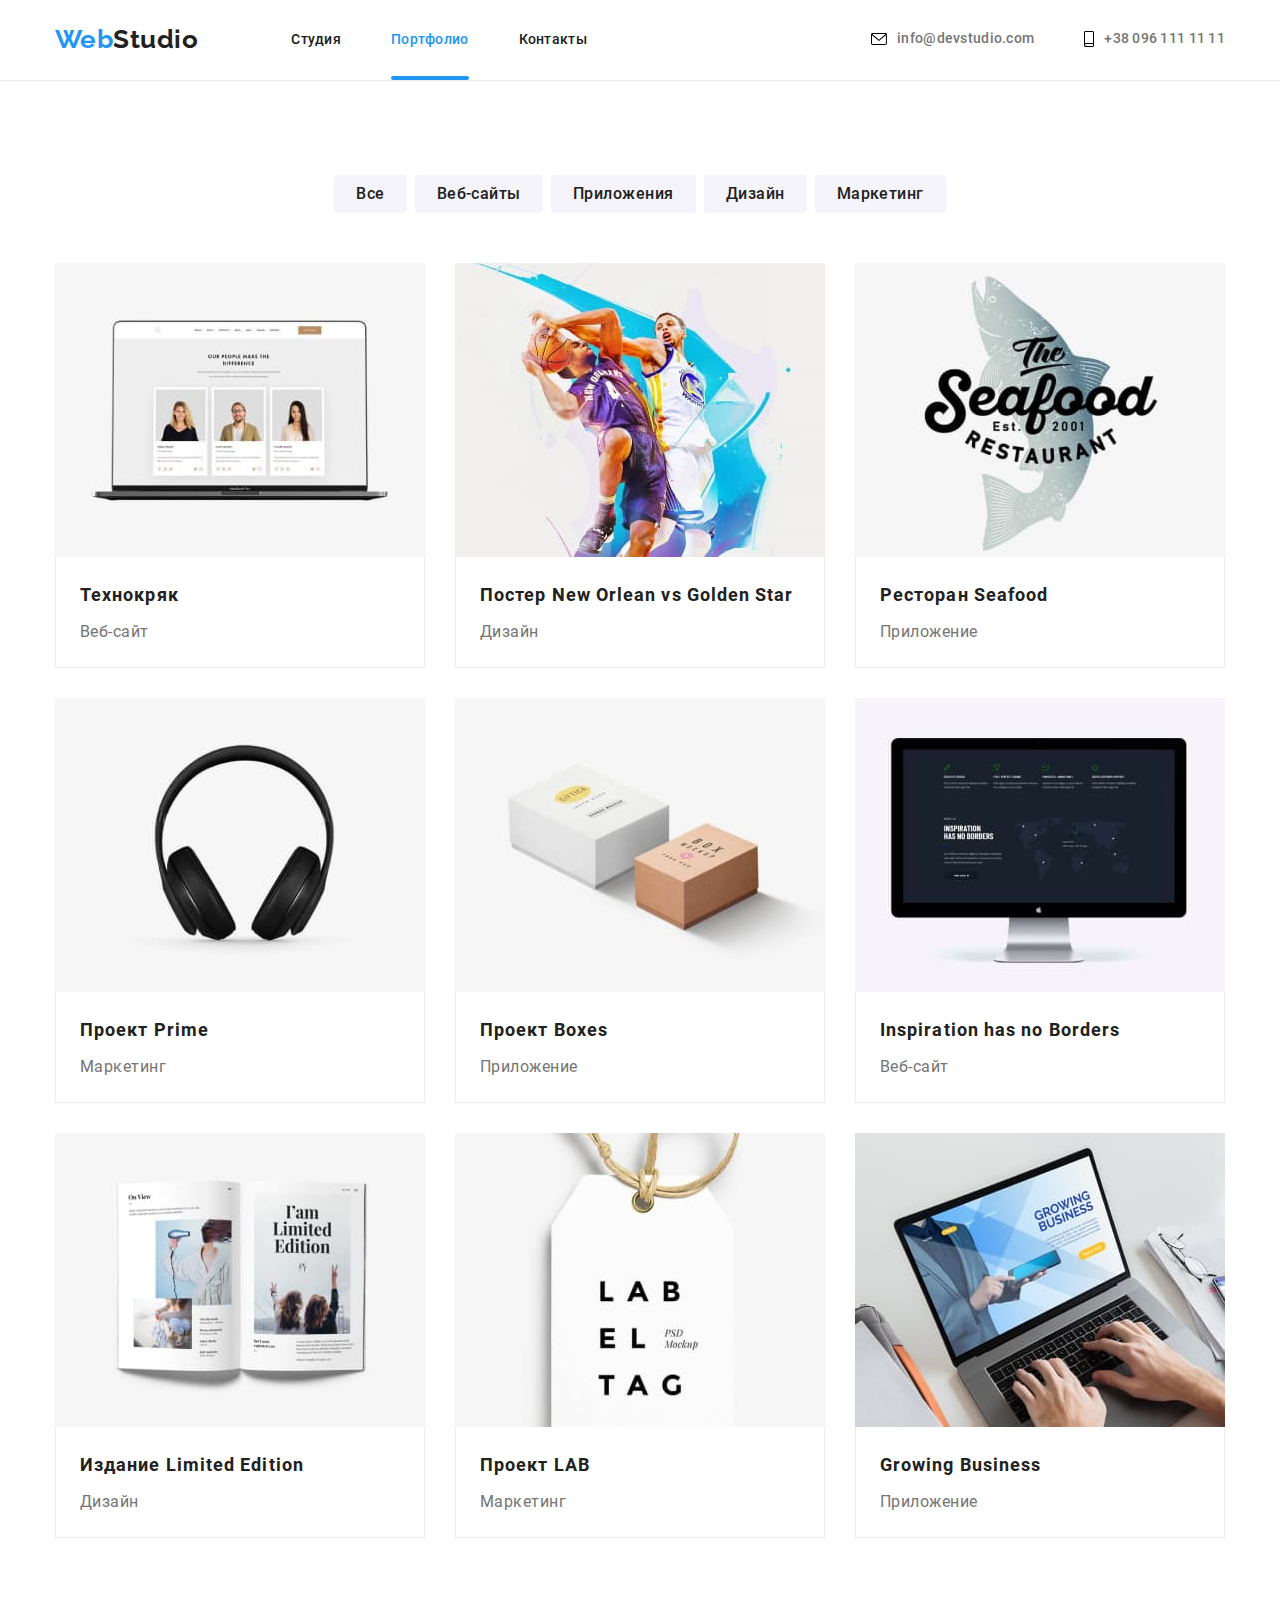
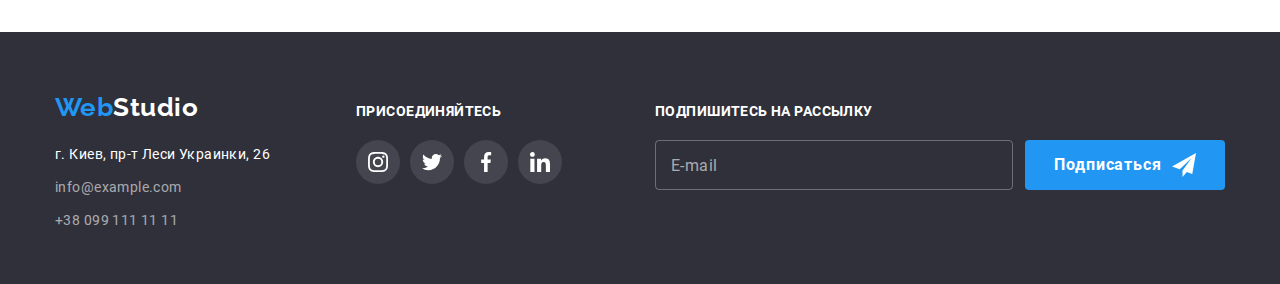
==== commit af197c48: "fonts mixin" ====
--- a/portfolio.html
+++ b/portfolio.html
@@ -12,21 +12,20 @@
         rel="stylesheet">
     <link rel="stylesheet" href="https://cdnjs.cloudflare.com/ajax/libs/modern-normalize/1.1.0/modern-normalize.min.css">
     <link rel="stylesheet" href="./css/main.min.css">
-    <link rel="stylesheet" href="./css/styles.css" />
 </head>
 
 <body class="body">
 
-    <!--Шапка сайта-->
+    <!--Header-->
     <header class="page-header">
         <div class="container">
             <nav class="nav main-nav">
-                <a href="./index.html" class="logo header-logo">Web<span class="header-logo-span">Studio</span></a>
+                <a href="./index.html" class="logo header-logo">Web<span class="logo-span_dark">Studio</span></a>
     
                 <ul class="list nav site-nav">
-                    <li class="item site-nav__item"><a href="./index.html" class="link site-nav__link active">Студия</a>
-                    </li>
-                    <li class="item site-nav__item"><a href="./portfolio.html" class="link site-nav__link">Портфолио</a>
+                    <li class="item site-nav__item"><a href="./index.html" class="link site-nav__link">Студия</a>
+                    </li>
+                    <li class="item site-nav__item"><a href="./portfolio.html" class="link site-nav__link active">Портфолио</a>
                     </li>
                     <li class="item site-nav__item"><a href="./" class="link site-nav__link">Контакты</a></li>
                 </ul>
@@ -51,155 +50,155 @@
         </div>
     </header>
 
-    <!--Основной контент-->
+    <!--Main-->
     <main>
 
-        <!-- Портфолио -->
-        <section class="section">
-            <h1 class="section-title-our-portfolio visually-hidden">Портфолио проектов</h1>
-            <div class="container">
-                <ul class="list filters-list">
-                    <li class="item filters-item">
+        <!-- Projects -->
+        <section class="section projects">
+            <h1 class="main-title portfolio__title visually-hidden">Портфолио проектов</h1>
+            <div class="container filter">
+                <ul class="list filter__list">
+                    <li class="item filter__item">
                         <button type="button" class="filter-button">Все</button>
                     </li>
-                    <li class="item filters-item">
+                    <li class="item filter__item">
                         <button type="button" class="filter-button">Веб-сайты</button>
                     </li>
-                    <li class="item filters-item">
+                    <li class="item filter__item">
                         <button type="button" class="filter-button">Приложения</button>
                     </li>
-                    <li class="item filters-item">
+                    <li class="item filter__item">
                         <button type="button" class="filter-button">Дизайн</button>
                     </li>
-                    <li class="item filters-item">
+                    <li class="item filter__item">
                         <button type="button" class="filter-button">Маркетинг</button>
                     </li>
                 </ul>
 
-                <ul class="list projects-list">
-                    <li class="item projects-item">
-                        <a href="" class="projects-link">
-                            <div class="projects-img-wrapper">
+                <ul class="list projects__list">
+                    <li class="item projects__item">
+                        <a href="" class="projects__link">
+                            <div class="projects__img-wrapper">
                                 <img src="./images/portfolio/technocrack.jpg" alt="Лаптоп с картинками людей" width="370" height="294">
-                                <p class="projects-img-text">Ресурс предлагает комплексные предложения с разным уровнем функционала и сервисов. Все это позволит посетителю получить
+                                <p class="projects__img-text">Ресурс предлагает комплексные предложения с разным уровнем функционала и сервисов. Все это позволит посетителю получить
                                 исчерпывающие сведения о компании или частном лице.</p>
                             </div>
-                        <div class="projects-card-wrapper">
-                            <h2 class="title projects-title">Технокряк</h2>
-                            <p class="text projects-text">Веб-сайт</p>
-                        </div>
-                        </a>
-                    </li>
-                    <li class="item projects-item">
-                        <a href="" class="projects-link">
-                            <div class="projects-img-wrapper">
+                        <div class="projects__card-wrapper">
+                            <h2 class="title projects__title">Технокряк</h2>
+                            <p class="text projects__text">Веб-сайт</p>
+                        </div>
+                        </a>
+                    </li>
+                    <li class="item projects__item">
+                        <a href="" class="projects__link">
+                            <div class="projects__img-wrapper">
                                 <img src="./images/portfolio/neworleanvsgoldenstar.jpg" alt="Баскетболисты боряться за мячь" width="370"
                                     height="294">
-                                <p class="projects-img-text">Ресурс предлагает комплексные предложения с разным уровнем функционала и сервисов. Все
-                                    это позволит посетителю получить
-                                    исчерпывающие сведения о компании или частном лице.</p>
-                            </div>
-                        <div class="projects-card-wrapper">
-                            <h2 class="title projects-title">Постер <span lang="en">New Orlean vs Golden Star</span></h2>
-                            <p class="text projects-text">Дизайн</p>
-                        </div>
-                        </a>
-                    </li>
-                    <li class="item projects-item">
-                        <a href="" class="projects-link">
-                            <div class="projects-img-wrapper">
+                                <p class="projects__img-text">Ресурс предлагает комплексные предложения с разным уровнем функционала и сервисов. Все
+                                    это позволит посетителю получить
+                                    исчерпывающие сведения о компании или частном лице.</p>
+                            </div>
+                        <div class="projects__card-wrapper">
+                            <h2 class="title projects__title">Постер <span lang="en">New Orlean vs Golden Star</span></h2>
+                            <p class="text projects__text">Дизайн</p>
+                        </div>
+                        </a>
+                    </li>
+                    <li class="item projects__item">
+                        <a href="" class="projects__link">
+                            <div class="projects__img-wrapper">
                                 <img src="./images/portfolio/seafood.jpg" alt="Название ресторана с рыбой на фоне" width="370" height="294">
-                                <p class="projects-img-text">Ресурс предлагает комплексные предложения с разным уровнем функционала и сервисов. Все
-                                    это позволит посетителю получить
-                                    исчерпывающие сведения о компании или частном лице.</p>
-                            </div>
-                        <div class="projects-card-wrapper">
-                            <h2 class="title projects-title">Ресторан <span lang="en">Seafood</span></h2>
-                            <p class="text projects-text">Приложение</p>
-                        </div>
-                        </a>
-                    </li>
-                    <li class="item projects-item">
-                        <a href="" class="projects-link">
-                            <div class="projects-img-wrapper">
+                                <p class="projects__img-text">Ресурс предлагает комплексные предложения с разным уровнем функционала и сервисов. Все
+                                    это позволит посетителю получить
+                                    исчерпывающие сведения о компании или частном лице.</p>
+                            </div>
+                        <div class="projects__card-wrapper">
+                            <h2 class="title projects__title">Ресторан <span lang="en">Seafood</span></h2>
+                            <p class="text projects__text">Приложение</p>
+                        </div>
+                        </a>
+                    </li>
+                    <li class="item projects__item">
+                        <a href="" class="projects__link">
+                            <div class="projects__img-wrapper">
                                 <img src="./images/portfolio/prime.jpg" alt="Наушники" width="370" height="294">
-                                <p class="projects-img-text">Ресурс предлагает комплексные предложения с разным уровнем функционала и сервисов. Все
-                                    это позволит посетителю получить
-                                    исчерпывающие сведения о компании или частном лице.</p>
-                            </div>
-                        <div class="projects-card-wrapper">
-                            <h2 class="title projects-title">Проект <span lang="en">Prime</span></h2>
-                            <p class="text projects-text">Маркетинг</p>
-                        </div>
-                        </a>
-                    </li>
-                    <li class="item projects-item">
-                        <a href="" class="projects-link">
-                            <div class="projects-img-wrapper">
+                                <p class="projects__img-text">Ресурс предлагает комплексные предложения с разным уровнем функционала и сервисов. Все
+                                    это позволит посетителю получить
+                                    исчерпывающие сведения о компании или частном лице.</p>
+                            </div>
+                        <div class="projects__card-wrapper">
+                            <h2 class="title projects__title">Проект <span lang="en">Prime</span></h2>
+                            <p class="text projects__text">Маркетинг</p>
+                        </div>
+                        </a>
+                    </li>
+                    <li class="item projects__item">
+                        <a href="" class="projects__link">
+                            <div class="projects__img-wrapper">
                                 <img src="./images/portfolio/boxes.jpg" alt="Две небольшие коробки" width="370" height="294">
-                                <p class="projects-img-text">Ресурс предлагает комплексные предложения с разным уровнем функционала и сервисов. Все
-                                    это позволит посетителю получить
-                                    исчерпывающие сведения о компании или частном лице.</p>
-                            </div>
-                        <div class="projects-card-wrapper">
-                            <h2 class="title projects-title">Проект <span lang="en">Boxes</span></h2>
-                            <p class="text projects-text">Приложение</p>
-                        </div>
-                        </a>
-                    </li>
-                    <li class="item projects-item">
-                        <a href="" class="projects-link">
-                            <div class="projects-img-wrapper">
+                                <p class="projects__img-text">Ресурс предлагает комплексные предложения с разным уровнем функционала и сервисов. Все
+                                    это позволит посетителю получить
+                                    исчерпывающие сведения о компании или частном лице.</p>
+                            </div>
+                        <div class="projects__card-wrapper">
+                            <h2 class="title projects__title">Проект <span lang="en">Boxes</span></h2>
+                            <p class="text projects__text">Приложение</p>
+                        </div>
+                        </a>
+                    </li>
+                    <li class="item projects__item">
+                        <a href="" class="projects__link">
+                            <div class="projects__img-wrapper">
                                 <img src="./images/portfolio/hasnoborders.jpg" alt="Компьютер с картой мира" width="370" height="294">
-                                <p class="projects-img-text">Ресурс предлагает комплексные предложения с разным уровнем функционала и сервисов. Все
-                                    это позволит посетителю получить
-                                    исчерпывающие сведения о компании или частном лице.</p>
-                            </div>
-                        <div class="projects-card-wrapper">
-                            <h2 class="title projects-title"><span lang="en">Inspiration has no Borders</span></h2>
-                            <p class="text projects-text">Веб-сайт</p>
-                        </div>
-                        </a>
-                    </li>
-                    <li class="item projects-item">
-                        <a href="" class="projects-link">
-                            <div class="projects-img-wrapper">
+                                <p class="projects__img-text">Ресурс предлагает комплексные предложения с разным уровнем функционала и сервисов. Все
+                                    это позволит посетителю получить
+                                    исчерпывающие сведения о компании или частном лице.</p>
+                            </div>
+                        <div class="projects__card-wrapper">
+                            <h2 class="title projects__title"><span lang="en">Inspiration has no Borders</span></h2>
+                            <p class="text projects__text">Веб-сайт</p>
+                        </div>
+                        </a>
+                    </li>
+                    <li class="item projects__item">
+                        <a href="" class="projects__link">
+                            <div class="projects__img-wrapper">
                                 <img src="./images/portfolio/limitededition.jpg" alt="Книга с картинками" width="370" height="294">
-                                <p class="projects-img-text">Ресурс предлагает комплексные предложения с разным уровнем функционала и сервисов. Все
-                                    это позволит посетителю получить
-                                    исчерпывающие сведения о компании или частном лице.</p>
-                            </div>
-                        <div class="projects-card-wrapper">
-                            <h2 class="title projects-title">Издание <span lang="en">Limited Edition</span></h2>
-                            <p class="text projects-text">Дизайн</p>
-                        </div>
-                        </a>
-                    </li>
-                    <li class="item projects-item">
-                        <a href="" class="projects-link">
-                            <div class="projects-img-wrapper">
+                                <p class="projects__img-text">Ресурс предлагает комплексные предложения с разным уровнем функционала и сервисов. Все
+                                    это позволит посетителю получить
+                                    исчерпывающие сведения о компании или частном лице.</p>
+                            </div>
+                        <div class="projects__card-wrapper">
+                            <h2 class="title projects__title">Издание <span lang="en">Limited Edition</span></h2>
+                            <p class="text projects__text">Дизайн</p>
+                        </div>
+                        </a>
+                    </li>
+                    <li class="item projects__item">
+                        <a href="" class="projects__link">
+                            <div class="projects__img-wrapper">
                                 <img src="./images/portfolio/lab.jpg" alt="бирка с надписью" width="370" height="294">
-                                <p class="projects-img-text">Ресурс предлагает комплексные предложения с разным уровнем функционала и сервисов. Все
-                                    это позволит посетителю получить
-                                    исчерпывающие сведения о компании или частном лице.</p>
-                            </div>
-                        <div class="projects-card-wrapper">
-                            <h2 class="title projects-title">Проект <span lang="en">LAB</span></h2>
-                            <p class="text projects-text">Маркетинг</p>
-                        </div>
-                        </a>
-                    </li>
-                    <li class="item projects-item">
-                        <a href="" class="projects-link">
-                            <div class="projects-img-wrapper">
+                                <p class="projects__img-text">Ресурс предлагает комплексные предложения с разным уровнем функционала и сервисов. Все
+                                    это позволит посетителю получить
+                                    исчерпывающие сведения о компании или частном лице.</p>
+                            </div>
+                        <div class="projects__card-wrapper">
+                            <h2 class="title projects__title">Проект <span lang="en">LAB</span></h2>
+                            <p class="text projects__text">Маркетинг</p>
+                        </div>
+                        </a>
+                    </li>
+                    <li class="item projects__item">
+                        <a href="" class="projects__link">
+                            <div class="projects__img-wrapper">
                                 <img src="./images/portfolio/growingbusiness.jpg" alt="Лаптоп на экране человек с телефоном и надпись Growing business" width="370" height="294">
-                                <p class="projects-img-text">Ресурс предлагает комплексные предложения с разным уровнем функционала и сервисов. Все
+                                <p class="projects__img-text">Ресурс предлагает комплексные предложения с разным уровнем функционала и сервисов. Все
                                     это позволит посетителю получить
                                     исчерпывающие сведения о компании или частном лице.</p>
                                 </div>
-                        <div class="projects-card-wrapper">
-                            <h2 class="title projects-title"><span lang="en">Growing Business</span></h2>
-                            <p class="text projects-text">Приложение</p></div>
+                        <div class="projects__card-wrapper">
+                            <h2 class="title projects__title"><span lang="en">Growing Business</span></h2>
+                            <p class="text projects__text">Приложение</p></div>
                         </a>
                     </li>
                 </ul>
@@ -210,48 +209,51 @@
 
     <!--Подвал-->
     <footer class="footer">
-        <div class="container">
-            <address class="footer-address">
-                <a class="logo footer-logo" href="./index.html">Web<span class="footer-logo span">Studio</span></a>
-                <ul class="address list">
-                    <li class="item-address">
-                        <a href="https://goo.gl/maps/AirsbdC57sYQPZAz8" target="_blank" rel="noopener noreferrer"
-                            class="footer-link address">г. Киев, пр-т Леси Украинки, 26
-                        </a>
-                    </li>
-                    <li class="item-address"><a href="mailto:info@dexample.com"
-                            class="footer-link link">info@example.com</a></li>
-                    <li class="item-address"><a href="tel:+380991111111" class="footer-link link">+38 099 111 11 11</a></li>
-                </ul>
-            </address>
+        <div class="container footer__container">
+            <div class="contacts">
+                <a class="logo footer-logo" href="./index.html">Web<span class="logo-span_light">Studio</span></a>
+                <address class="address">
+                    <ul class="list address__list">
+                        <li class="item address__item">
+                            <a href="https://goo.gl/maps/AirsbdC57sYQPZAz8" target="_blank" rel="noopener noreferrer"
+                                class="link address__link address__link_white">г. Киев, пр-т Леси Украинки, 26
+                            </a>
+                        </li>
+                        <li class="item address__item"><a href="mailto:info@dexample.com"
+                                class="link address__link">info@example.com</a></li>
+                        <li class="item address__item"><a href="tel:+380991111111" class="link address__link">+38 099 111 11
+                                11</a></li>
+                    </ul>
+                </address>
+            </div>
     
             <div class="connect">
-                <h2 class="connect-title title">присоединяйтесь</h2>
-                <ul class="connect-links list">
-                    <li class="links-item">
-                        <a href="" class="connect-links_social-items">
-                            <svg class="icon" width="20px" height="20px">
+                <p class="title connect__title">присоединяйтесь</p>
+                <ul class="list social-links connect__social-links">
+                    <li class="item social-links__item">
+                        <a href="" class="link social-links__link social-links__link--theme-dark ">
+                            <svg class="icon social-links__icon" width="20px" height="20px">
                                 <use href="./images/icons.svg#icon-instagram"></use>
                             </svg>
                         </a>
                     </li>
-                    <li class="links-item">
-                        <a href="" class="connect-links_social-items">
-                            <svg class="icon" width="20px" height="20px">
+                    <li class="item social-links__item">
+                        <a href="" class="link social-links__link social-links__link--theme-dark">
+                            <svg class="icon social-links__icon" width="20px" height="20px">
                                 <use href="./images/icons.svg#icon-twitter"></use>
                             </svg>
                         </a>
                     </li>
-                    <li class="links-item">
-                        <a href="" class="connect-links_social-items">
-                            <svg class="icon" width="20px" height="20px">
+                    <li class="item social-links__item">
+                        <a href="" class="link social-links__link social-links__link--theme-dark">
+                            <svg class="icon social-links__icon" width="20px" height="20px">
                                 <use href="./images/icons.svg#icon-facebook"></use>
                             </svg>
                         </a>
                     </li>
-                    <li class="links-item">
-                        <a href="" class="connect-links_social-items">
-                            <svg class="icon" width="20px" height="20px">
+                    <li class="item social-links__item">
+                        <a href="" class="link social-links__link social-links__link--theme-dark">
+                            <svg class="icon social-links_icon" width="20px" height="20px">
                                 <use href="./images/icons.svg#icon-linkedin"></use>
                             </svg>
                         </a>
@@ -259,13 +261,13 @@
                 </ul>
             </div>
     
-            <div class="footer-email-form-container">
-                <p class="footer-email-input-title">Подпишитесь на рассылку</p>
-                <form class="footer-email-form">
-                    <label for="footer-e-mail" class="footer-email-field"></label>
-                    <input type="email" class="footer-email-input" name="e-mail" id="footer-e-mail" placeholder="E-mail"
+            <div class="subscribe__container">
+                <p class="title subscribe__title">Подпишитесь на рассылку</p>
+                <form class="form subscribe__form">
+                    <label for="subscribe" class="field"></label>
+                    <input type="email" class="input subscribe__input" name="e-mail" id="subscribe" placeholder="E-mail"
                         pattern="[a-z0-9._%+-]+@[a-z0-9.-]+\.[a-z]{2,}$">
-                    <button type="submit" class="footer-email-submit-button">Подписаться
+                    <button type="submit" class="button subscribe__button">Подписаться
                         <svg class="icon icon-send" width="24px" height="24px">
                             <use href="./images/icons.svg#icon-send"></use>
                         </svg>
--- a/css/main.min.css
+++ b/css/main.min.css
@@ -1 +1 @@
-:root{--main-color: #757575;--secondary-color: #212121;--extra-color: #f5f4fa;--accent-color: #2196f3;--white-color: #ffffff;--grey-color: #2f303a;--icons-color: #afb1b8;--transition-cubic: 250ms cubic-bezier(0.4, 0, 0.2, 1)}.visually-hidden{position:absolute;width:1px;height:1px;margin:-1px;border:0;padding:0;white-space:nowrap;clip-path:inset(100%);clip:rect(0 0 0 0);overflow:hidden}h1,h2,h3,h4,h5,h6,p{margin-top:0;margin-bottom:0}ul,li{padding:0;margin:0}.list{list-style:none}.link{text-decoration:none}img{display:block}.container{width:1200px;margin-left:auto;margin-right:auto;padding-left:15px;padding-right:15px}.section{padding-top:94px;padding-bottom:94px}.body{background-color:var(--white-color);color:var(--main-color);font-family:Roboto,sans-serif;letter-spacing:.03em}.page-header{border-bottom:1px solid #ececec;padding-top:24px;padding-bottom:25px}.page-header .container{display:flex}.header-logo{margin-right:93px}.header-logo-span{color:var(--secondary-color)}.hero{padding-top:200px;padding-bottom:200px;margin-left:auto;margin-right:auto;max-width:1600px;height:600px;background-color:var(--grey-color);background-position:center;background-repeat:no-repeat;background-size:cover;background-image:linear-gradient(rgba(47, 48, 58, 0.4), rgba(47, 48, 58, 0.4)),url("../images/banner-img.jpg")}.hero-banner__title{margin-bottom:30px;color:var(--white-color);font-weight:900;font-size:44px;line-height:1.36;text-align:center;letter-spacing:.06em;text-transform:uppercase}.advantages__list{display:flex}.advantages__item{margin-right:30px;width:calc((100% - 90px)/4)}.advantages__item:nth-child(4n){margin-right:0}.advantages__title{color:var(--secondary-color);margin-top:30px;font-weight:700;font-size:14px;line-height:1.14;text-transform:uppercase}.advantages__text{margin-top:10px;font-size:14px;line-height:1.71}.advantages__box{display:flex;justify-content:center;align-items:center;height:120px;border-radius:4px;background-color:var(--extra-color)}.main-title{color:var(--secondary-color);font-weight:700;font-size:36px;line-height:1.17;text-align:center}.modal-button{min-width:200px;display:block;padding:10px 22px 10px 22px;margin-left:auto;margin-right:auto;color:var(--white-color);background-color:var(--accent-color);font-family:roboto,sans-serif;font-weight:700;font-size:16px;line-height:1.88;border-radius:4px;border-style:hidden;letter-spacing:.06em;cursor:pointer;transition:background-color 250ms cubic-bezier(0.4, 0, 0.2, 1)}.modal-button:hover,.modal-button:focus{background-color:#188ce8}.filter-button{padding:6px 22px 6px 22px;color:var(--secondary-color);background-color:var(--extra-color);font-family:roboto,sans-serif;font-weight:500;font-size:16px;line-height:1.62;letter-spacing:.03em;border-radius:4px;border:none;cursor:pointer;transition:color 250ms cubic-bezier(0.4, 0, 0.2, 1),background-color 250ms cubic-bezier(0.4, 0, 0.2, 1),box-shadow 250ms cubic-bezier(0.4, 0, 0.2, 1)}.filter-button:hover,.filter-button:focus{color:var(--white-color);background-color:var(--accent-color);box-shadow:0px 3px 1px rgba(0,0,0,.1),0px 1px 2px rgba(0,0,0,.08),0px 2px 2px rgba(0,0,0,.12)}.filter-button.active{box-shadow:0px 3px 1px rgba(0,0,0,.1),0px 1px 2px rgba(0,0,0,.08),0px 2px 2px rgba(0,0,0,.12);border-radius:4px;color:var(--white-color);background-color:var(--accent-color)}.modal__close-button{display:flex;justify-content:center;align-items:center;position:absolute;top:8px;right:8px;width:30px;height:30px;border:1px solid rgba(0,0,0,.1);border-radius:50%;padding:0px;cursor:pointer;background-color:var(--white-color)}.modal__close-icon{fill:#000;transition:fill var(--transition-cubic)}.modal__close-button:hover .modal__close-icon{fill:var(--accent-color)}.logo{color:var(--accent-color);font-family:Raleway,sans-serif;font-weight:700;font-size:26px;line-height:1.19;text-decoration:none}.nav{display:flex;align-items:center}.site-nav__item:not(:first-child){margin-left:50px}.site-nav__link{position:relative;color:var(--secondary-color);font-weight:500;font-size:14px;line-height:1.14;letter-spacing:.02em;text-decoration:none;transition:color 250ms cubic-bezier(0.4, 0, 0.2, 1)}.site-nav__link.active{color:var(--accent-color)}.site-nav__link.active::after{content:"";display:inline-block;width:100%;height:4px;position:absolute;bottom:0;left:0;transform:translatey(33px);background-color:var(--accent-color);border-radius:2px}.site-nav__link:hover,.site-nav__link:focus{color:var(--accent-color)}.contacts-nav{margin-left:auto}.contacts-nav__item:last-child{margin-left:50px}.contacts-nav__link{display:flex;align-items:center;color:inherit;font-weight:500;font-size:14px;line-height:1.14;letter-spacing:.02em;list-style:none;text-decoration:none;transition:color 250ms cubic-bezier(0.4, 0, 0.2, 1),fill 250ms cubic-bezier(0.4, 0, 0.2, 1)}.contacts-nav__link:hover,.contacts-nav__link:focus{color:var(--accent-color);fill:var(--accent-color)}.contacts-nav__icon{margin-right:10px}/*# sourceMappingURL=main.min.css.map */+/*! modern-normalize v1.1.0 | MIT License | https://github.com/sindresorhus/modern-normalize */*,::after,::before{box-sizing:border-box}html{-moz-tab-size:4;tab-size:4}html{line-height:1.15;-webkit-text-size-adjust:100%}body{margin:0}body{font-family:system-ui,-apple-system,"Segoe UI",Roboto,Helvetica,Arial,sans-serif,"Apple Color Emoji","Segoe UI Emoji"}hr{height:0;color:inherit}abbr[title]{text-decoration:underline dotted}b,strong{font-weight:bolder}code,kbd,pre,samp{font-family:ui-monospace,SFMono-Regular,Consolas,"Liberation Mono",Menlo,monospace;font-size:1em}small{font-size:80%}sub,sup{font-size:75%;line-height:0;position:relative;vertical-align:baseline}sub{bottom:-0.25em}sup{top:-0.5em}table{text-indent:0;border-color:inherit}button,input,optgroup,select,textarea{font-family:inherit;font-size:100%;line-height:1.15;margin:0}button,select{text-transform:none}[type=button],[type=reset],[type=submit],button{-webkit-appearance:button}::-moz-focus-inner{border-style:none;padding:0}:-moz-focusring{outline:1px dotted ButtonText}:-moz-ui-invalid{box-shadow:none}legend{padding:0}progress{vertical-align:baseline}::-webkit-inner-spin-button,::-webkit-outer-spin-button{height:auto}[type=search]{-webkit-appearance:textfield;outline-offset:-2px}::-webkit-search-decoration{-webkit-appearance:none}::-webkit-file-upload-button{-webkit-appearance:button;font:inherit}summary{display:list-item}:root{--main-color: #757575;--secondary-color: #212121;--extra-color: #f5f4fa;--accent-color: #2196f3;--white-color: #ffffff;--grey-color: #2f303a;--icons-color: #afb1b8;--transition-cubic: 250ms cubic-bezier(0.4, 0, 0.2, 1)}.visually-hidden{position:absolute;width:1px;height:1px;margin:-1px;border:0;padding:0;white-space:nowrap;clip-path:inset(100%);clip:rect(0 0 0 0);overflow:hidden}@font-face{font-family:"Raleway";font-style:normal;font-weight:400;src:url("../fonts/raleway-v27-latin-regular.eot");src:local(""),url("../fonts/raleway-v27-latin-regular.eot?#iefix") format("embedded-opentype"),url("../fonts/raleway-v27-latin-regular.woff2") format("woff2"),url("../fonts/raleway-v27-latin-regular.woff") format("woff"),url("../fonts/raleway-v27-latin-regular.ttf") format("truetype"),url("../fonts/raleway-v27-latin-regular.svg#Raleway") format("svg")}@font-face{font-family:"Raleway";font-style:normal;font-weight:700;src:url("../fonts/raleway-v27-latin-700.eot");src:local(""),url("../fonts/raleway-v27-latin-700.eot?#iefix") format("embedded-opentype"),url("../fonts/raleway-v27-latin-700.woff2") format("woff2"),url("../fonts/raleway-v27-latin-700.woff") format("woff"),url("../fonts/raleway-v27-latin-700.ttf") format("truetype"),url("../fonts/raleway-v27-latin-700.svg#Raleway") format("svg")}@font-face{font-family:"Roboto";font-style:normal;font-weight:400;src:url("../fonts/roboto-v30-latin_cyrillic-regular.eot");src:local(""),url("../fonts/roboto-v30-latin_cyrillic-regular.eot?#iefix") format("embedded-opentype"),url("../fonts/roboto-v30-latin_cyrillic-regular.woff2") format("woff2"),url("../fonts/roboto-v30-latin_cyrillic-regular.woff") format("woff"),url("../fonts/roboto-v30-latin_cyrillic-regular.ttf") format("truetype"),url("../fonts/roboto-v30-latin_cyrillic-regular.svg#Roboto") format("svg")}@font-face{font-family:"Roboto";font-style:normal;font-weight:700;src:url("../fonts/roboto-v30-latin_cyrillic-700.eot");src:local(""),url("../fonts/roboto-v30-latin_cyrillic-700.eot?#iefix") format("embedded-opentype"),url("../fonts/roboto-v30-latin_cyrillic-700.woff2") format("woff2"),url("../fonts/roboto-v30-latin_cyrillic-700.woff") format("woff"),url("../fonts/roboto-v30-latin_cyrillic-700.ttf") format("truetype"),url("../fonts/roboto-v30-latin_cyrillic-700.svg#Roboto") format("svg")}@font-face{font-family:"Roboto";font-style:normal;font-weight:500;src:url("../fonts/roboto-v30-latin_cyrillic-500.eot");src:local(""),url("../fonts/roboto-v30-latin_cyrillic-500.eot?#iefix") format("embedded-opentype"),url("../fonts/roboto-v30-latin_cyrillic-500.woff2") format("woff2"),url("../fonts/roboto-v30-latin_cyrillic-500.woff") format("woff"),url("../fonts/roboto-v30-latin_cyrillic-500.ttf") format("truetype"),url("../fonts/roboto-v30-latin_cyrillic-500.svg#Roboto") format("svg")}@font-face{font-family:"Roboto";font-style:normal;font-weight:900;src:url("../fonts/roboto-v30-latin_cyrillic-900.eot");src:local(""),url("../fonts/roboto-v30-latin_cyrillic-900.eot?#iefix") format("embedded-opentype"),url("../fonts/roboto-v30-latin_cyrillic-900.woff2") format("woff2"),url("../fonts/roboto-v30-latin_cyrillic-900.woff") format("woff"),url("../fonts/roboto-v30-latin_cyrillic-900.ttf") format("truetype"),url("../fonts/roboto-v30-latin_cyrillic-900.svg#Roboto") format("svg")}h1,h2,h3,h4,h5,h6,p{margin-top:0;margin-bottom:0}ul,li{padding:0;margin:0}.list{list-style:none}.link{text-decoration:none}img{display:block}.container{width:1200px;margin-left:auto;margin-right:auto;padding-left:15px;padding-right:15px}.section{padding-top:94px;padding-bottom:94px}.main-title{color:var(--secondary-color);font-weight:700;font-size:36px;line-height:1.17;text-align:center}.button{min-width:200px;min-height:50px;display:flex;justify-content:center;align-items:center;padding:10px 10px;color:var(--white-color);background-color:var(--accent-color);font-family:roboto,sans-serif;font-weight:700;font-size:16px;line-height:1.88;border-radius:4px;border-style:hidden;letter-spacing:.06em;cursor:pointer;transition:background-color 250ms cubic-bezier(0.4, 0, 0.2, 1)}.button:hover,.button:focus{background-color:#188ce8}.modal-button{margin-left:auto;margin-right:auto}.subscribe__button{margin-left:12px}.icon-send{margin-left:10px;fill:#fff}.filter__list{display:flex;justify-content:center}.filter__item:not(:last-child){margin-right:8px}.filter-button{padding:6px 22px 6px 22px;color:var(--secondary-color);background-color:var(--extra-color);font-family:roboto,sans-serif;font-weight:500;font-size:16px;line-height:1.62;letter-spacing:.03em;border-radius:4px;border:none;cursor:pointer;transition:color 250ms cubic-bezier(0.4, 0, 0.2, 1),background-color 250ms cubic-bezier(0.4, 0, 0.2, 1),box-shadow 250ms cubic-bezier(0.4, 0, 0.2, 1)}.filter-button:hover,.filter-button:focus{color:var(--white-color);background-color:var(--accent-color);box-shadow:0px 3px 1px rgba(0,0,0,.1),0px 1px 2px rgba(0,0,0,.08),0px 2px 2px rgba(0,0,0,.12)}.filter-button.active{box-shadow:0px 3px 1px rgba(0,0,0,.1),0px 1px 2px rgba(0,0,0,.08),0px 2px 2px rgba(0,0,0,.12);border-radius:4px;color:var(--white-color);background-color:var(--accent-color)}.modal__close-button{display:flex;justify-content:center;align-items:center;position:absolute;top:8px;right:8px;width:30px;height:30px;border:1px solid rgba(0,0,0,.1);border-radius:50%;padding:0px;cursor:pointer;background-color:var(--white-color)}.modal__close-icon{fill:#000;transition:fill var(--transition-cubic)}.modal__close-button:hover .modal__close-icon{fill:var(--accent-color)}.logo{color:var(--accent-color);font-family:Raleway,sans-serif;font-weight:700;font-size:26px;line-height:1.19;text-decoration:none}.logo-span_dark{color:var(--secondary-color)}.logo-span_light{color:var(--white-color)}.nav{display:flex;align-items:center}.site-nav__item:not(:first-child){margin-left:50px}.site-nav__link{position:relative;color:var(--secondary-color);font-weight:500;font-size:14px;line-height:1.14;letter-spacing:.02em;text-decoration:none;transition:color 250ms cubic-bezier(0.4, 0, 0.2, 1)}.site-nav__link.active{color:var(--accent-color)}.site-nav__link.active::after{content:"";display:inline-block;width:100%;height:4px;position:absolute;bottom:0;left:0;transform:translatey(33px);background-color:var(--accent-color);border-radius:2px}.site-nav__link:hover,.site-nav__link:focus{color:var(--accent-color)}.contacts-nav{margin-left:auto}.contacts-nav__item:last-child{margin-left:50px}.contacts-nav__link{display:flex;align-items:center;color:inherit;font-weight:500;font-size:14px;line-height:1.14;letter-spacing:.02em;list-style:none;text-decoration:none;transition:color 250ms cubic-bezier(0.4, 0, 0.2, 1),fill 250ms cubic-bezier(0.4, 0, 0.2, 1)}.contacts-nav__link:hover,.contacts-nav__link:focus{color:var(--accent-color);fill:var(--accent-color)}.contacts-nav__icon{margin-right:10px}.social-links{display:flex;justify-content:center}.social-links__item:not(:last-child){margin-right:10px}.social-links__link{display:flex;justify-content:center;align-items:center;width:44px;height:44px;border-radius:50%}.social-links__link--theme-light{background-color:var(--white-color);fill:var(--icons-color);transition:background-color 250ms cubic-bezier(0.4, 0, 0.2, 1)}.social-links__link--theme-light:hover,.social-links__link--theme-light:focus{background-color:var(--accent-color)}.social-links__icon{transition:fill 250ms cubic-bezier(0.4, 0, 0.2, 1)}.social-links__link--theme-light:hover .social-links__icon,.social-links__link--theme-light:focus .social-links__icon{fill:var(--white-color)}.social-links__link--theme-dark{background-color:rgba(255,255,255,.1);fill:var(--white-color);transition:background-color 250ms cubic-bezier(0.4, 0, 0.2, 1)}.social-links__link--theme-dark:hover,.social-links__link--theme-dark:focus{background-color:var(--accent-color)}.backdrop{position:fixed;width:100%;height:100%;top:0;left:0;background-color:rgba(0,0,0,.2);transition:opacity 1000ms cubic-bezier(0.4, 0, 0.2, 1),visibility 1000ms cubic-bezier(0.4, 0, 0.2, 1)}.backdrop.is-hidden{opacity:0;visibility:hidden;pointer-events:none}.modal{position:absolute;width:528px;height:581px;top:50%;left:50%;transform:translate(-50%, -50%);background-color:var(--white-color);box-shadow:0px 1px 3px rgba(0,0,0,.12),0px 1px 1px rgba(0,0,0,.14),0px 2px 1px rgba(0,0,0,.2);border-radius:4px}.modal-contact__form{display:flex;flex-direction:column;padding:40px}.modal-contact__title{margin-bottom:14px;font-weight:700;font-size:20px;line-height:1.15;text-align:center;letter-spacing:.03em;color:var(--secondary-color)}.modal-contact__item{margin-bottom:10px}.modal-contact__item:last-child{margin-bottom:20px}.field__type{display:block;margin-bottom:4px;font-weight:400;font-size:12px;line-height:1.17;letter-spacing:.01em;color:var(--main-color)}.field__wrapper{position:relative;display:flex}.field__input{width:100%;height:40px;padding-left:42px;border:1px solid rgba(33,33,33,.2);border-radius:4px;transition:border-color var(--transition-cubic)}.field__input:focus{outline:none;border-color:var(--accent-color)}.input__icon{top:50%;left:12px;transform:translateY(-50%);position:absolute;transition:fill var(--transition-cubic)}.input__icon:focus{outline:none;border-color:var(--accent-color)}.field__input:focus+.input__icon{fill:var(--accent-color)}.field_message{display:block;width:100%;height:120px;padding:12px 16px;font-weight:400;font-size:14px;line-height:1.14;letter-spacing:.01em;border:1px solid rgba(33,33,33,.2);border-radius:4px;resize:none;transition:border-color var(--transition-cubic)}.field_message::placeholder{color:rgba(117,117,117,.5)}.field_message:focus{outline:none;border-color:var(--accent-color)}.policy__field{display:flex;align-items:center;align-self:center;margin-bottom:30px;font-weight:400;font-size:14px;line-height:1.71;letter-spacing:.03em;color:var(--main-color)}.policy__field:before{content:"";display:inline-block;margin-right:9px;width:16px;height:15px;border:2px solid var(--secondary-color);border-radius:2px;transition:border-color var(--transition-cubic),background-color var(--transition-cubic);cursor:pointer}.policy__checkbox:focus+.policy__field:before{border-color:var(--accent-color)}.policy__checkbox:checked+.policy__field:before{background-size:contain;background-position:center;background-image:url(../images/icon-check.svg);background-color:var(--accent-color);border-color:var(--accent-color)}.terms-of-an-agreement{text-decoration:underline;color:var(--accent-color)}.modal-contact__button{margin-left:auto;margin-right:auto}.address{width:231px;margin-top:20px}.address__item:not(:last-child){margin-bottom:9px}.address__link{color:rgba(255,255,255,.6);font-weight:400;font-style:normal;font-size:14px;line-height:1.71;letter-spacing:.03em;text-decoration:none;transition:color 250ms cubic-bezier(0.4, 0, 0.2, 1)}.address__link:hover,.address__link:focus{color:var(--accent-color)}.address__link_white{color:var(--white-color);transition:color 250ms cubic-bezier(0.4, 0, 0.2, 1)}.body{background-color:var(--white-color);color:var(--main-color);font-family:Roboto,sans-serif;letter-spacing:.03em}.page-header{border-bottom:1px solid #ececec;padding-top:24px;padding-bottom:25px}.page-header .container{display:flex}.header-logo{margin-right:93px}.hero{padding-top:200px;padding-bottom:200px;margin-left:auto;margin-right:auto;max-width:1600px;height:600px;background-color:var(--grey-color);background-position:center;background-repeat:no-repeat;background-size:cover;background-image:linear-gradient(rgba(47, 48, 58, 0.4), rgba(47, 48, 58, 0.4)),url("../images/banner-img.jpg")}.hero-banner__title{margin-bottom:30px;color:var(--white-color);font-weight:900;font-size:44px;line-height:1.36;text-align:center;letter-spacing:.06em;text-transform:uppercase}.advantages__list{display:flex}.advantages__item{margin-right:30px;width:calc((100% - 90px)/4)}.advantages__item:nth-child(4n){margin-right:0}.advantages__title{color:var(--secondary-color);margin-top:30px;font-weight:700;font-size:14px;line-height:1.14;text-transform:uppercase}.advantages__text{margin-top:10px;font-size:14px;line-height:1.71}.advantages__box{display:flex;justify-content:center;align-items:center;height:120px;border-radius:4px;background-color:var(--extra-color)}.our-work{padding-top:0px}.our-work__list{margin-top:50px;display:flex}.our-work__item:not(:last-child){margin-right:30px}.our-work__wrapper{position:relative}.our-work__text{position:absolute;left:0px;bottom:0px;display:flex;justify-content:center;align-items:center;width:100%;height:70px;font-weight:700;font-size:14px;line-height:1.14;text-align:center;letter-spacing:.03em;text-transform:uppercase;background-color:rgba(47,48,58,.8);color:var(--white-color)}.our-team{background-color:var(--extra-color)}.team__list{display:flex;margin-top:50px}.team__item{width:calc((100% - 90px)/4);margin-right:30px;box-shadow:0px 1px 3px rgba(0,0,0,.12),0px 1px 1px rgba(0,0,0,.14),0px 2px 1px rgba(0,0,0,.2);border-radius:0px 0px 4px 4px;background-color:var(--white-color);text-align:center}.team__item:nth-child(4n){margin-right:0px}.team__name-wrapper{padding-top:30px;padding-bottom:30px}.team__title{margin-bottom:10px;color:var(--secondary-color);font-weight:500;font-size:16px;line-height:1.19;letter-spacing:.03em}.team__text{font-size:16px;line-height:1.19}.team__social-links{margin-top:16px}.clients__list{display:flex;margin-top:50px}.clients__item:not(:last-child){margin-right:30px}.clients__link{display:flex;justify-content:center;align-items:center;width:170px;height:92px;border:1px solid var(--icons-color);border-radius:4px;fill:var(--icons-color);transition:border 250ms cubic-bezier(0.4, 0, 0.2, 1)}.clients__link:hover,.clients__link:focus{border:1px solid var(--accent-color)}.clients__icon{transition:fill 250ms cubic-bezier(0.4, 0, 0.2, 1)}.clients__link:hover .clients__icon,.clients__link:focus .clients__icon{fill:var(--accent-color)}.projects__list{display:flex;flex-wrap:wrap;margin-top:50px}.projects__item{margin-right:30px;margin-bottom:30px}.projects__item:nth-child(3n){margin-right:0px}.projects__item:nth-last-child(-n+3){margin-bottom:0px}.projects__link{display:block;color:var(--main-color);font-size:16px;line-height:1.88;text-decoration:none;transition:box-shadow 250ms cubic-bezier(0.4, 0, 0.2, 1)}.projects__link:hover,.projects__link:focus{box-shadow:0px 1px 1px rgba(0,0,0,.12),0px 4px 4px rgba(0,0,0,.06),1px 4px 6px rgba(0,0,0,.16)}.projects__card-wrapper{padding:20px 24px 20px 24px;border:1px solid #eee;border-top:none}.projects__title{color:var(--secondary-color);font-weight:700;font-size:18px;line-height:2;letter-spacing:.06em;text-align:left}.projects__text{margin-top:4px}.projects__img-wrapper{width:100%;height:100%;position:relative;overflow-y:hidden}.projects__img-text{position:absolute;padding:63px 24px;font-weight:400;font-size:18px;line-height:1.6;letter-spacing:.03em;color:var(--white-color);background-color:rgba(33,150,243,.9);transition:transform 250ms cubic-bezier(0.4, 0, 0.2, 1)}.projects__link:hover .projects__img-text,.projects__link:focus .projects__img-text{transform:translatey(-100%)}.connect{margin-left:70px}.connect__title{font-weight:700;font-size:14px;line-height:1.14;letter-spacing:.03em;text-transform:uppercase;color:#fff}.connect__social-links{display:flex;margin-top:20px}.subscribe__container{margin-left:93px}.subscribe__title{font-weight:700;font-size:14px;line-height:1.14;letter-spacing:.03em;text-transform:uppercase;color:#fff}.subscribe__form{display:flex;align-items:center;margin-top:20px}.subscribe__input{width:358px;height:50px;font-style:normal;font-weight:400;font-size:16px;line-height:1.25;letter-spacing:.03em;display:flex;align-items:center;color:var(--white-color);padding:16px 15px;border:1px solid rgba(255,255,255,.3);border-radius:4px;background-color:rgba(0,0,0,0)}.subscribe__input::placeholder{color:rgba(255,255,255,.6)}.footer{padding-top:60px;padding-bottom:60px;height:252px;background-color:var(--grey-color);margin-right:auto;margin-left:auto}.footer__container{display:flex;align-items:baseline}/*# sourceMappingURL=main.min.css.map */